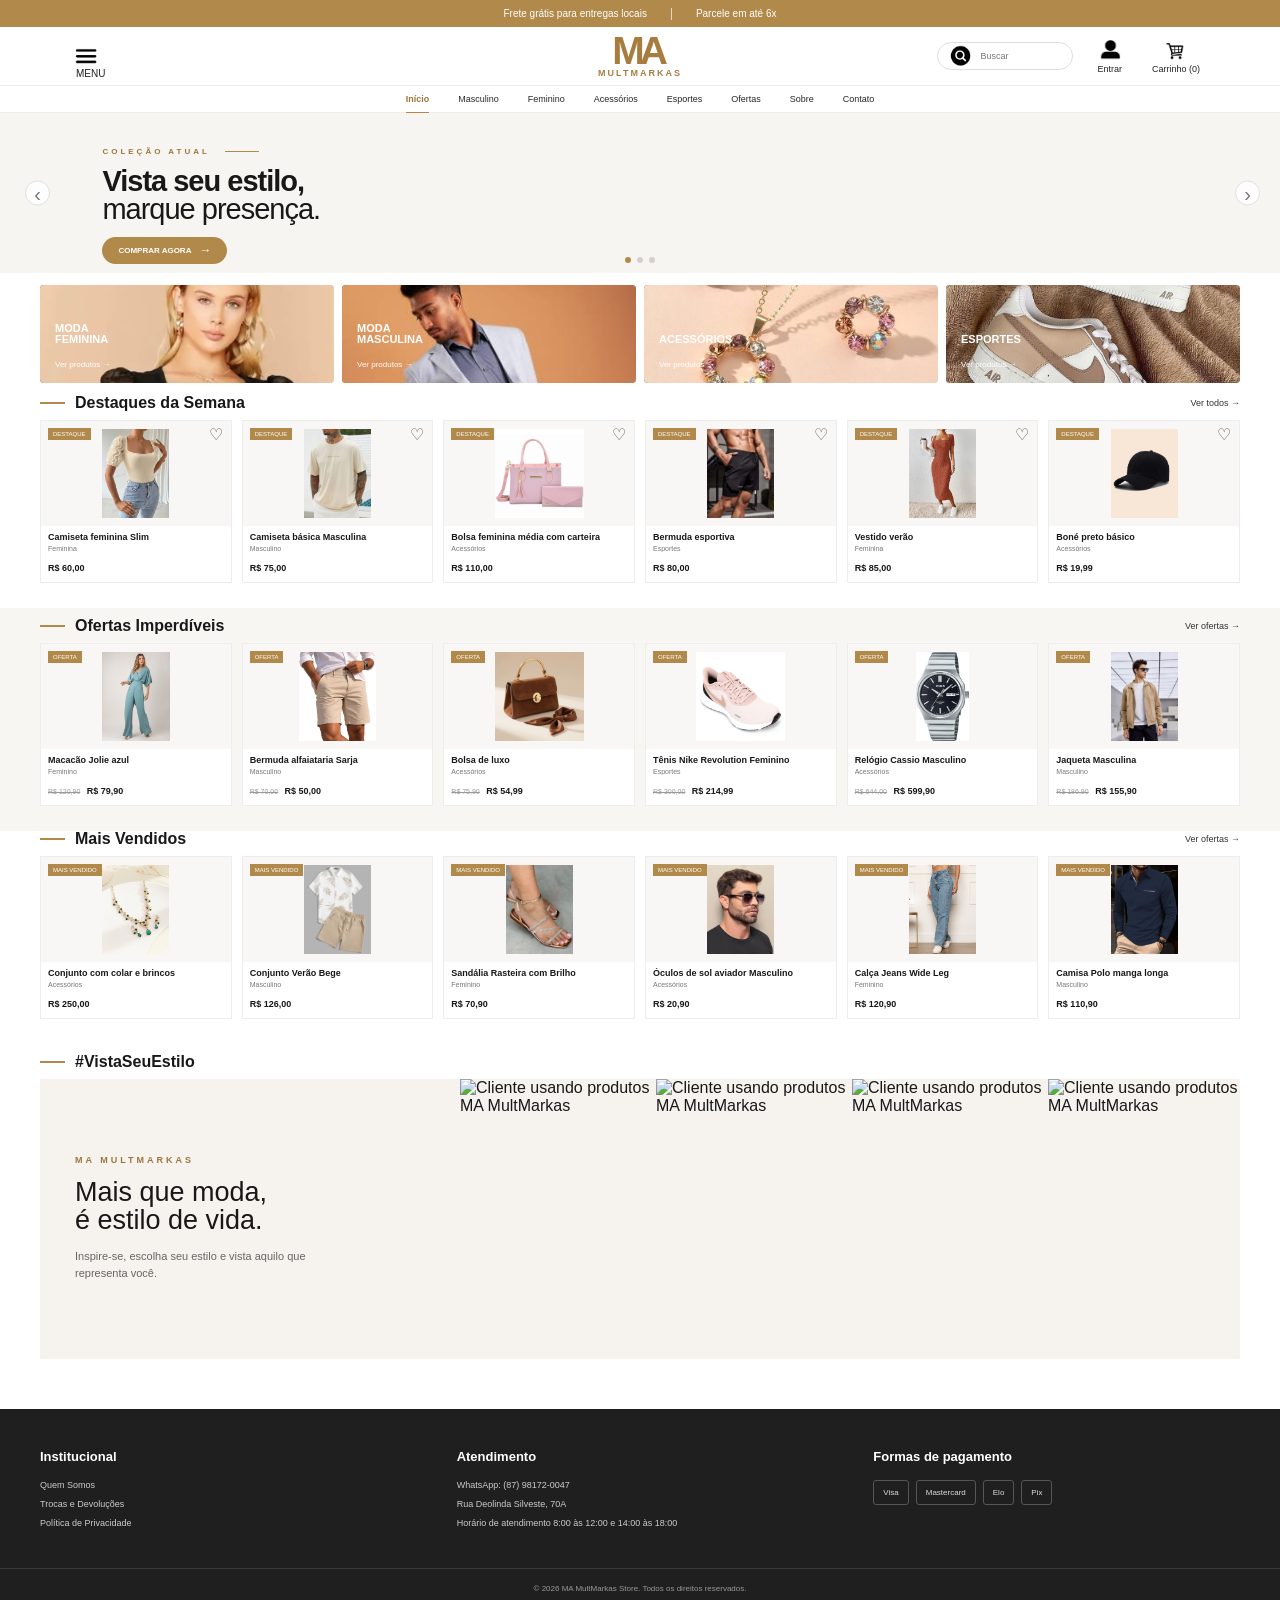
==== index.html @ 46c8dfa6 "primeira versão do projeto" ====
<!DOCTYPE html>
<html lang="pt-br">
<head>
    <meta charset="UTF-8">
    <meta name="viewport" content="width=device-width, initial-scale=1.0">
    <title>MA NultMarkas Store</title>
    <meta 
        name="description"
        content="MA MultMarkas - Moda masculina, feminina, acessórios e artigos esportivos."
        >
    <link rel="stylesheet" href="style.css">

</head>

<body>
    <!-- =====================================
          BARRA PROMOCIONAL
    ==========================================-->

    <div class="promo-bar">

        <div class="promo-conteiner">
            <p>
                Frete grátis para entregas locais
            </p>

            <span class="promo-divider"></span>
            <p>
                Parcele em até 6x
            </p>
        </div>
    </div>

    <!--========================================
          HEADER
    ============================================-->

    <Header class="header">

        <div class="header-container">
            <!-- Menu -->
             <button class="menu-button" type="button" aria-label="Abrir menu">
                <img class="menu-button" src="img/menu.png" alt="menu">

                <span class="menu-text">Menu</span>
             </button>

             <!-- Logo -->

             <a href="index.html" class="logo" aria-label="MA MultMarkas">
                <span class="logo-ma">MA</span>
                <span class="logo-name">
                    MULTMARKAS
                </span>
             </a>

             <!-- Ações do usuário-->
              <div class="header-actions">
                <!-- Busca -->
                 <button class="search-button" type="button">
                   <img class="lupa" src="img/lupa.png" alt="Busca">
                    <span>Buscar</span>
                 </button>

                 <!-- Login -->
                 <button class="account-button" type="button">
                   <img class="user-photo" src="img/usuario_login.png" alt="Usuário">
                   <span>Entrar</span>
                 </button>

                  <!-- Carrinho -->
                   <button class="cart-button" type="button">
                    <img class="carrinho" src="img/carrinho_compras.png" alt="Carrinho">
                    <span>
                        Carrinho
                        <span class="cart-button">(0)</span>
                    </span>

                   </button>
              </div>
        </div>

        <!-- ====================
               NAVEGAÇÃO
            =====================-->
        <nav class="main-navigation" aria-label="Navegação principal">
            <ul>
                <li>
                    <a href="index.html" class="active">
                        Início
                    </a>
                </li>

                <li>
                    <a href="#">
                        Masculino
                    </a>
                </li>

                <li>
                    <a href="#">
                        Feminino
                    </a>
                </li>

                <li>
                    <a href="#">
                        Acessórios
                    </a>
                </li>

                <li>
                    <a href="#">
                        Esportes
                    </a>
                </li>

                <li>
                    <a href="#">
                        Ofertas
                    </a>
                </li>

                <li>
                    <a href="#">
                        Sobre
                    </a>
                </li>

                <li>
                    <a href="#">
                        Contato
                    </a>
                </li>
            </ul>
        </nav>
    </Header>

    <!-- =========================
           CONTEÚDO PRINCIPAL
        ==========================-->
    
    <main>
        <section class="hero">
            <div class="hero-content">
                <span class="hero-subtitle">
                    COLEÇÃO ATUAL
                </span>

                <h1>
                    Vista seu estilo, <br>
                    <span>marque presença.</span>
                </h1>

                <a href="#" class="primary-button">
                    Comprar agora
                    <span>→</span>
                </a>

            </div>

            <!-- Controles futuros do carrossel -->
             <button class="hero-arrow hero-arrow-left" type="button" aria-label="Slide anterior">
                 ‹
             </button>

             <button class="hero-arrow hero-arrow-right" type="button" aria-label="Proxímo slide">
                  ›
             </button>

             <div class="hero-indicators">
                <button class="active" aria-label="Slide 1"></button>
                <button aria-label="Slide 2"></button>
                <button aria-label="Slide 3"></button>

             </div>

        </section>

        <!-- ===========================
                CATEGORIAS
            ============================-->
        
        <section class="categories section-container">
            <article class="category-card category-feminine">
                <img src="img/moda_feminina.png"
                          alt="Moda feminina">
                <div class="category-content">
                    <h2>
                        Moda <br>
                        Feminina
                    </h2>
                    <a href="#">
                        Ver produtos →
                    </a>
                   
                </div>

            </article>

            <article class="category-card category-masculine">
                <img src="img/moda_masculina.jpg"
                            alt="Moda Masculina">
                <div class="category-content">
                    <h2>
                        Moda <br>
                        Masculina
                    </h2>
                    <a href="#">
                         Ver produtos →
                    </a>
                
                </div>

            </article>

            <article class="category-card category-acessories">
                <img src="img/acessorios.jpg"
                     alt="Acessórios">
                <div class="category-content">
                    <h2>
                        Acessórios
                    </h2>
                    <a href="#">
                         Ver produtos →
                    </a>
                </div>

            </article>

            <article class="category-card category-sports">
                 <img src="img/esportes.jpg"
                     alt="Esportes">
                <div class="category-content">
                    <h2>
                        Esportes
                    </h2>
                    <a href="#">
                         Ver produtos →
                    </a>
                </div>

            </article>
        </section>

        <!-- ============================= 
               DESTAQUES DA SEMANA 
            ==============================-->

        <section class="products-section section-container">
            <div class="section-header">
                <div>
                    <span class="section-line"></span>
                    <h2>
                        Destaques da Semana
                    </h2>

                </div>

                <a href="#">
                     Ver todos →
                </a>

            </div>

            <div class="products-grid">

                <!-- PRODUTO 1 -->

                <article class="product-card">
                    <div class="product-image">
                        <span class="product-badge">
                            Destaque
                        </span>

                        <button 
                            class="favorite-button"
                            type="button"
                            aria-label="Adicionar produto aos favoritos"
                        >
                            ♡  
                        </button>

                        <img 
                            src="img/blusa_feminina.jpg"
                            alt="Camiseta feminina slim"
                        >

                    </div>

                    <div class="product-info">
                        <h3>
                            Camiseta feminina Slim 
                        </h3>
                        <p class="product-category">
                            Feminina
                        </p>

                        <strong>
                            R$ 60,00
                        </strong>

                    </div>

                </article>

                  <!-- PRODUTO 2 -->

                <article class="product-card">
                    <div class="product-image">
                        <span class="product-badge">
                            Destaque
                        </span>

                        <button 
                            class="favorite-button"
                            type="button"
                            aria-label="Adicionar produto aos favoritos"
                        >
                            ♡  
                        </button>

                        <img 
                            src="img/camisa_masculina.jpg"
                            alt="Camiseta masculina"
                        >

                    </div>

                    <div class="product-info">
                        <h3>
                           Camiseta básica Masculina
                        </h3>
                        <p class="product-category">
                            Masculino
                        </p>

                        <strong>
                            R$ 75,00
                        </strong>

                    </div>

                </article>

                  <!-- PRODUTO 3 -->

                <article class="product-card">
                    <div class="product-image">
                        <span class="product-badge">
                            Destaque
                        </span>

                        <button 
                            class="favorite-button"
                            type="button"
                            aria-label="Adicionar produto aos favoritos"
                        >
                            ♡  
                        </button>

                        <img 
                            src="img/bolsa_feminina.jfif"
                            alt="Bolsa"
                        >

                    </div>

                    <div class="product-info">
                        <h3>
                            Bolsa feminina média com carteira
                        </h3>
                        <p class="product-category">
                            Acessórios
                        </p>

                        <strong>
                            R$ 110,00
                        </strong>

                    </div>

                </article>

                  <!-- PRODUTO 4 -->

                <article class="product-card">
                    <div class="product-image">
                        <span class="product-badge">
                            Destaque
                        </span>

                        <button 
                            class="favorite-button"
                            type="button"
                            aria-label="Adicionar produto aos favoritos"
                        >
                            ♡  
                        </button>

                        <img 
                            src="img/bermuda_masculina.jpg" 
                            alt="Bermuda esportiva"
                        >

                    </div>

                    <div class="product-info">
                        <h3>
                            Bermuda esportiva
                        </h3>
                        <p class="product-category">
                            Esportes
                        </p>

                        <strong>
                            R$ 80,00
                        </strong>

                    </div>

                </article>

                  <!-- PRODUTO 5 -->

                <article class="product-card">
                    <div class="product-image">
                        <span class="product-badge">
                            Destaque
                        </span>

                        <button 
                            class="favorite-button"
                            type="button"
                            aria-label="Adicionar produto aos favoritos"
                        >
                            ♡  
                        </button>

                         <img 
                            src="img/vestido_verão.jpg" 
                            alt="Vestido verao"
                        >

                    </div>

                    <div class="product-info">
                        <h3>
                            Vestido verão
                        </h3>
                        <p class="product-category">
                            Feminina
                        </p>

                        <strong>
                            R$ 85,00
                        </strong>

                    </div>

                </article>

                  <!-- PRODUTO 6 -->

                <article class="product-card">
                    <div class="product-image">
                        <span class="product-badge">
                            Destaque
                        </span>

                        <button 
                            class="favorite-button"
                            type="button"
                            aria-label="Adicionar produto aos favoritos"
                        >
                            ♡  
                        </button>

                        <img 
                            src="img/bone_masculino.jpg" 
                            alt="Bone"
                        >

                    </div>

                    <div class="product-info">
                        <h3>
                            Boné preto básico 
                        </h3>
                        <p class="product-category">
                            Acessórios
                        </p>

                        <strong>
                            R$ 19,99
                        </strong>

                    </div>

                </article>

            </div>
        </section>

        <!-- =========================
                OFERTAS 
            ==========================-->
           <section class="offers-section">

    <div class="section-container">

        <div class="section-header">
            <div>
                <span class="section-line"></span>

                <h2>
                    Ofertas Imperdíveis
                </h2>
            </div>

            <a href="#">
                Ver ofertas →
            </a>
        </div>

        <div class="products-grid">

            <article class="product-card">

                <div class="product-image">

                    <span class="product-badge">
                        Oferta
                    </span>

                    <img src="img/macacao.jpg" alt="macacao feminino">

                </div>

                <div class="product-info">

                    <h3>
                        Macacão Jolie azul
                    </h3>

                    <p class="product-category">
                        Feminino
                    </p>

                    <strong>
                        <del>R$ 120,90</del>
                        R$ 79,90
                    </strong>

                </div>

            </article>


            <article class="product-card">

                <div class="product-image">

                    <span class="product-badge">
                        Oferta
                    </span>

                    <img src="img/bermuda_oferta.jpg" alt="Bermuda alfaitaria">

                </div>

                <div class="product-info">

                    <h3>
                        Bermuda alfaiataria Sarja
                    </h3>

                    <p class="product-category">
                        Masculino
                    </p>

                    <strong>
                        <del>R$ 70,00</del>
                        R$ 50,00
                    </strong>

                </div>

            </article>


            <article class="product-card">

                <div class="product-image">

                    <span class="product-badge">
                        Oferta
                    </span>

                    <img src="img/bolsa_oferta.jfif" alt="Bolsa oferta">

                </div>

                <div class="product-info">

                    <h3>
                        Bolsa de luxo 
                    </h3>

                    <p class="product-category">
                        Acessórios
                    </p>

                    <strong>
                        <del>R$ 75,90</del>
                        R$ 54,99
                    </strong>

                </div>

            </article>


            <article class="product-card">

                <div class="product-image">

                    <span class="product-badge">
                        Oferta
                    </span>

                    <img 
                    src="img/tenis_feminino.jpg" 
                    alt="tenis feminino">

                </div>

                <div class="product-info">

                    <h3>
                        Tênis Nike Revolution Feminino
                    </h3>

                    <p class="product-category">
                        Esportes
                    </p>

                    <strong>
                        <del>R$ 300,00</del>
                        R$ 214,99
                    </strong>

                </div>

            </article>


            <article class="product-card">

                <div class="product-image">

                    <span class="product-badge">
                        Oferta
                    </span>

                    <img src="img/relogio_cassio.jpg" alt="Relogio masculino">

                </div>

                <div class="product-info">

                    <h3>
                        Relógio Cassio Masculino 
                    </h3>

                    <p class="product-category">
                        Acessórios
                    </p>

                    <strong>
                        <del>R$ 644,00</del>
                        R$ 599,90
                    </strong>

                </div>

            </article>


            <article class="product-card">

                <div class="product-image">

                    <span class="product-badge">
                        Oferta
                    </span>

                    <img src="img/jaqueta_masculina.jpg" alt="Jaqueta Masculina">

                </div>

                <div class="product-info">

                    <h3>
                        Jaqueta Masculina
                    </h3>

                    <p class="product-category">
                        Masculino
                    </p>

                    <strong>
                        <del>R$ 186,90</del>
                        R$ 155,90
                    </strong>

                </div>

            </article>

        </div>

    </div>

</section>
         
               

            <!-- ========================
                  MAIS VENDIDOS 
                =========================-->
            <section class="products-section section-container">

    <div class="section-header">
        <div>
            <span class="section-line"></span>

            <h2>
                Mais Vendidos
            </h2>
        </div>

        <a href="#">
            Ver ofertas →
        </a>
    </div>

    <div class="products-grid">

        <article class="product-card">

            <div class="product-image">

                <span class="product-badge">
                    Mais vendido
                </span>

                <img src="img/colar.jpg" alt="Colar e brincos">

            </div>

            <div class="product-info">

                <h3>
                    Conjunto com colar e brincos
                </h3>

                <p class="product-category">
                    Acessórios
                </p>

                <strong>
                    R$ 250,00
                </strong>

            </div>

        </article>


        <article class="product-card">

            <div class="product-image">

                <span class="product-badge">
                    Mais vendido
                </span>

                <img src="img/conjunto_masculino.png" alt="Conjunto masculino">

            </div>

            <div class="product-info">

                <h3>
                   Conjunto Verão Bege
                </h3>

                <p class="product-category">
                    Masculino
                </p>

                <strong>
                    R$ 126,00
                </strong>

            </div>

        </article>


        <article class="product-card">

            <div class="product-image">

                <span class="product-badge">
                    Mais vendido
                </span>

                <img src="img/rasteirinha_brilho.png" alt="Rasteirinha">

            </div>

            <div class="product-info">

                <h3>
                    Sandália Rasteira com Brilho
                </h3>

                <p class="product-category">
                    Feminino
                </p>

                <strong>
                    R$ 70,90
                </strong>

            </div>

        </article>


        <article class="product-card">

            <div class="product-image">

                <span class="product-badge">
                    Mais vendido
                </span>

                <img src="img/oculos_sol.jpg" alt="oculos de sol masculino">

            </div>

            <div class="product-info">

                <h3>
                    Óculos de sol aviador Masculino
                </h3>

                <p class="product-category">
                    Acessórios
                </p>

                <strong>
                    R$ 20,90
                </strong>

            </div>

        </article>


        <article class="product-card">

            <div class="product-image">

                <span class="product-badge">
                    Mais vendido
                </span>

                <img src="img/calca_feminina.jpg" alt="Calça Feminina">

            </div>

            <div class="product-info">

                <h3>
                    Calça Jeans Wide Leg
                </h3>

                <p class="product-category">
                    Feminino
                </p>

                <strong>
                    R$ 120,90
                </strong>

            </div>

        </article>


        <article class="product-card">

            <div class="product-image">

                <span class="product-badge">
                    Mais vendido
                </span>

                <img src="img/camisa_polo.jpg" alt="camisa polo">

            </div>

            <div class="product-info">

                <h3>
                    Camisa Polo manga longa
                </h3>

                <p class="product-category">
                   Masculino
                </p>

                <strong>
                    R$ 110,90
                </strong>

            </div>

        </article>

    </div>

</section>
           

             <!-- =================================================
             ESTILO MA / VISTA SEU ESTILO
        ================================================== -->

        <section class="style-section section-container">

            <div class="section-header">

                <div>

                    <span class="section-line"></span>

                    <h2>
                        #VistaSeuEstilo
                    </h2>

                </div>

            </div>


            <div class="style-content">

                <div class="style-text">

                    <span>
                        MA MULTMARKAS
                    </span>

                    <h2>
                        Mais que moda,<br>
                        é estilo de vida.
                    </h2>

                    <p>
                        Inspire-se, escolha seu estilo
                        e vista aquilo que representa você.
                    </p>

                </div>


                <div class="style-gallery">

                    <img 
                        src="img/estilo/estilo-01.jpg"
                        alt="Cliente usando produtos MA MultMarkas"
                    >

                    <img 
                        src="img/estilo/estilo-02.jpg"
                        alt="Cliente usando produtos MA MultMarkas"
                    >

                    <img 
                        src="img/estilo/estilo-03.jpg"
                        alt="Cliente usando produtos MA MultMarkas"
                    >

                    <img 
                        src="img/estilo/estilo-04.jpg"
                        alt="Cliente usando produtos MA MultMarkas"
                    >

                </div>

            </div>

        </section>
    </main>

     <!-- =====================================================
         FOOTER
    ====================================================== -->

    <footer class="footer">

        <div class="footer-container">


            <!-- Institucional -->

            <div class="footer-column">

                <h2>
                    Institucional
                </h2>

                <ul>

                    <li>
                        <a href="#">
                            Quem Somos
                        </a>
                    </li>

                    <li>
                        <a href="#">
                            Trocas e Devoluções
                        </a>
                    </li>

                    <li>
                        <a href="#">
                            Política de Privacidade
                        </a>
                    </li>

                </ul>

            </div>


            <!-- Atendimento -->

            <div class="footer-column">

                <h2>
                    Atendimento
                </h2>

                <ul>

                    <li>
                        WhatsApp: (87) 98172-0047
                    </li>

                    <li>
                        Rua Deolinda Silveste, 70A
                    </li>

                    <li>
                        Horário de atendimento 8:00 às 12:00 e 14:00 às 18:00
                    </li>

                </ul>

            </div>


            <!-- Pagamentos -->

            <div class="footer-column">

                <h2>
                    Formas de pagamento
                </h2>

                <div class="payment-methods">

                    <span>
                        Visa
                    </span>

                    <span>
                        Mastercard
                    </span>

                    <span>
                        Elo
                    </span>

                    <span>
                        Pix
                    </span>

                </div>

            </div>

        </div>


        <div class="footer-bottom">

            <p>
                © 2026 MA MultMarkas Store. Todos os direitos reservados.
            </p>

        </div>

    </footer>


    <!-- JavaScript será integrado posteriormente -->
    <script src="js/script.js"></script>

</body>
</html>
---- style.css ----
* {
    box-sizing: border-box;
}

html {
    scroll-behavior: smooth;
}

body {
    margin: 0;
    padding: 0;
    font-family: Arial, Helvetica, sans-serif;
    color: #181818;
    background: #ffffff;
}

button,
input {
    font: inherit;
}

a {
    color: inherit;
    text-decoration: none;
}

ul {
    margin: 0;
    padding: 0;
    list-style: none;
}

.promo-bar {
    height: 27px;
    background: #b18a4b;
    color: #ffffff;
    display: flex;
    align-items: center;
    justify-content: center;
}

.promo-conteiner {
    display: flex;
    align-items: center;
    justify-content: center;
    gap: 24px;
    height: 100%;
}

.promo-conteiner p {
    margin: 0;
    font-size: 10px;
    font-weight: 400;
}

.promo-divider {
    width: 1px;
    height: 12px;
    background: rgba(255, 255, 255, 0.65);
}

.header {
    display: block;
    width: 100%;
    background: #ffffff;
}

.header-container {
    height: 58px;
    max-width: 1200px;
    margin: 0 auto;
    padding: 0 34px;
    display: grid;
    grid-template-columns: 1fr auto 1fr;
    align-items: center;
}

.menu-button {
    justify-self: start;
    display: flex;
    align-items: center;
    gap: 8px;
    padding: 0;
    border: 0;
    background: transparent;
    color: #222222;
    cursor: pointer;
    text-transform: uppercase;
    font-size: 10px;
}

.menu-button > span:not(.menu-text) {
    display: block;
    width: 15px;
    height: 1px;
    margin-bottom: -4px;
    background: #333333;
}

.menu-button > span:nth-child(3) {
    margin-bottom: 0;
}

.menu-text {
    margin-left: 2px;
}

.logo {
    display: flex;
    flex-direction: column;
    align-items: center;
    justify-content: center;
    line-height: 1;
}

.logo-ma {
    color: #a77d3f;
    font-size: 39px;
    line-height: 31px;
    font-weight: 700;
    letter-spacing: -5px;
    padding-right: 5px;
}

.logo-name {
    color: #a77d3f;
    font-size: 9px;
    font-weight: 700;
    letter-spacing: 2px;
    margin-top: 3px;
}

.header-actions {
    justify-self: end;
    display: flex;
    align-items: center;
    gap: 18px;
}

.search-button,
.account-button,
.cart-button {
    border: 0;
    background: transparent;
    color: #242424;
    cursor: pointer;
}

.search-button {
    width: 136px;
    height: 28px;
    border: 1px solid #dddddd;
    border-radius: 20px;
    display: flex;
    align-items: center;
    gap: 7px;
    padding: 0 11px;
    color: #777777;
    font-size: 9px;
    text-align: left;
}

.search-button .icon {
    font-size: 16px;
    line-height: 1;
    transform: rotate(-15deg);
}

.account-button,
.cart-button {
    display: flex;
    flex-direction: column;
    align-items: center;
    justify-content: center;
    gap: 2px;
    font-size: 9px;
    white-space: nowrap;
}

.account-button .icon,
.cart-button .icon {
    font-size: 18px;
    line-height: 17px;
}

.cart-button {
    gap: 2px;
}

.cart-button .cart-button {
    display: inline;
    padding: 0;
    font-size: inherit;
}

.main-navigation {
    height: 28px;
    border-top: 1px solid #eeeeee;
    border-bottom: 1px solid #eeeeee;
}

.main-navigation ul {
    height: 100%;
    display: flex;
    align-items: center;
    justify-content: center;
    gap: 29px;
}

.main-navigation a {
    height: 28px;
    display: flex;
    align-items: center;
    position: relative;
    font-size: 9px;
    color: #272727;
}

.main-navigation a.active {
    color: #9e7438;
    font-weight: 600;
}

.main-navigation a.active::after {
    content: "";
    position: absolute;
    left: 0;
    right: 0;
    bottom: -1px;
    height: 2px;
    background: #b18a4b;
}

.hero {
    height: 160px;
    max-width: 100%;
    position: relative;
    overflow: hidden;
    background:
        linear-gradient(90deg, #f7f5f1 0%, #f7f5f1 43%, rgba(247,245,241,0.35) 72%, rgba(247,245,241,0) 100%),
        #f7f5f1;
}

.hero::after {
    content: "";
    position: absolute;
    top: 0;
    right: 0;
    width: 55%;
    height: 100%;
    background-image: url("img/banner.jpg");
    background-position: center;
    background-size: cover;
    background-repeat: no-repeat;
    z-index: 0;
}

.hero-content {
    position: relative;
    z-index: 2;
    width: 52%;
    max-width: 600px;
    margin-left: max(8%, calc((100% - 1200px) / 2));
    padding-top: 27px;
}

.hero-subtitle {
    color: #9e763c;
    font-size: 8px;
    font-weight: 700;
    letter-spacing: 3px;
}

.hero-subtitle::after {
    content: "";
    display: inline-block;
    width: 34px;
    height: 1px;
    margin-left: 10px;
    vertical-align: middle;
    background: #b18a4b;
}

.hero h1 {
    margin: 9px 0 13px;
    font-size: 29px;
    line-height: 0.98;
    font-weight: 600;
    letter-spacing: -1px;
}

.hero h1 span {
    font-weight: 400;
}

.primary-button {
    display: inline-flex;
    align-items: center;
    gap: 8px;
    height: 27px;
    padding: 0 16px;
    border-radius: 18px;
    background: #b18a4b;
    color: #ffffff;
    font-size: 8px;
    font-weight: 600;
    text-transform: uppercase;
}

.primary-button span {
    font-size: 12px;
}

.hero-arrow {
    position: absolute;
    z-index: 3;
    top: 50%;
    width: 25px;
    height: 25px;
    transform: translateY(-50%);
    border: 1px solid #e2e0dc;
    border-radius: 50%;
    background: rgba(255, 255, 255, 0.82);
    color: #777777;
    font-size: 20px;
    line-height: 20px;
    cursor: pointer;
}

.hero-arrow-left {
    left: 25px;
}

.hero-arrow-right {
    right: 20px;
}

.hero-indicators {
    position: absolute;
    z-index: 3;
    left: 50%;
    bottom: 10px;
    transform: translateX(-50%);
    display: flex;
    gap: 6px;
}

.hero-indicators button {
    width: 6px;
    height: 6px;
    padding: 0;
    border: 0;
    border-radius: 50%;
    background: #d4d0ca;
}

.hero-indicators button.active {
    background: #b18a4b;
}

.section-container {
    width: min(100% - 68px, 1200px);
    margin: 0 auto;
}

.categories {
    display: grid;
    grid-template-columns: repeat(4, 1fr);
    gap: 8px;
    padding-top: 12px;
    padding-bottom: 12px;
}

.category-card {
    height: 98px;
    position: relative;
    overflow: hidden;
    border-radius: 4px;
    background-position: center;
    background-size: cover;
    background-repeat: no-repeat;
}

.category-card::before {
    content: "";
    position: absolute;
    inset: 0;
    background: linear-gradient(90deg, rgba(0,0,0,0.62), rgba(0,0,0,0.08));
}

.category-feminine {
    background-image: url("img/feminino.jpg");
}

.category-masculine {
    background-image: url("img/masculino.jpg");
}

.category-acessories {
    background-image: url("img/acessorios.jpg");
}

.category-sports {
    background-image: url("img/esportes.jpg");
}

.category-content {
    position: absolute;
    z-index: 2;
    left: 15px;
    bottom: 12px;
    color: #ffffff;
}

.category-content h2 {
    margin: 0 0 7px;
    font-size: 11px;
    line-height: 1.05;
    font-weight: 700;
    text-transform: uppercase;
}

.category-content a {
    font-size: 8px;
}

.products-section {
    padding-bottom: 25px;
}

.section-header {
    display: flex;
    align-items: center;
    justify-content: space-between;
    margin-bottom: 9px;
}

.section-header > div {
    display: flex;
    align-items: center;
    gap: 10px;
}

.section-line {
    width: 25px;
    height: 2px;
    display: inline-block;
    background: #b18a4b;
}

.section-header h2 {
    margin: 0;
    font-size: 16px;
    line-height: 1;
    font-weight: 700;
}

.section-header > a {
    font-size: 9px;
    color: #333333;
}

.products-grid {
    display: grid;
    grid-template-columns: repeat(6, 1fr);
    gap: 10px;
}

.product-card {
    min-width: 0;
    border: 1px solid #ededed;
    background: #ffffff;
}

.product-image {
    height: 104px;
    position: relative;
    display: flex;
    align-items: center;
    justify-content: center;
    overflow: hidden;
    background: #faf9f7;
}

.product-image img {
    width: 100%;
    height: 100%;
    object-fit: contain;
    display: block;
}

.product-badge {
    position: absolute;
    top: 7px;
    left: 7px;
    z-index: 2;
    padding: 3px 5px;
    background: #b18a4b;
    color: #ffffff;
    font-size: 6px;
    line-height: 1;
    text-transform: uppercase;
}

.favorite-button {
    position: absolute;
    top: 5px;
    right: 6px;
    z-index: 3;
    width: 18px;
    height: 18px;
    padding: 0;
    border: 0;
    background: transparent;
    color: #555555;
    font-size: 16px;
    line-height: 18px;
    cursor: pointer;
}

.product-info {
    min-height: 47px;
    padding: 6px 7px 7px;
}

.product-info h3 {
    margin: 0 0 3px;
    font-size: 9px;
    font-weight: 600;
    white-space: nowrap;
    overflow: hidden;
    text-overflow: ellipsis;
}

.product-category {
    margin: 0 0 5px;
    color: #777777;
    font-size: 7px;
    white-space: nowrap;
    overflow: hidden;
    text-overflow: ellipsis;
}

.product-info strong {
    font-size: 9px;
    font-weight: 700;
}

.offers-section {
    padding: 10px 0 35px;
    background: #f8f6f2;
}

.offers-content {
    min-height: 80px;
}

.style-section {
    padding-top: 10px;
    padding-bottom: 50px;
}

.style-content {
    display: grid;
    grid-template-columns: 35% 65%;
    min-height: 280px;
    overflow: hidden;
    background: #f6f3ee;
}

.style-text {
    display: flex;
    flex-direction: column;
    justify-content: center;
    padding: 35px;
}

.style-text > span {
    color: #9d763b;
    font-size: 9px;
    font-weight: 700;
    letter-spacing: 3px;
}

.style-text h2 {
    margin: 13px 0;
    font-size: 27px;
    line-height: 1.05;
    font-weight: 500;
}

.style-text p {
    max-width: 260px;
    margin: 0;
    color: #666666;
    font-size: 11px;
    line-height: 1.6;
}

.style-gallery {
    display: grid;
    grid-template-columns: repeat(4, 1fr);
    gap: 4px;
}

.style-gallery img {
    width: 100%;
    height: 100%;
    min-height: 280px;
    object-fit: cover;
}

.footer {
    background: #1f1f1f;
    color: #ffffff;
}

.footer-container {
    width: min(100% - 68px, 1200px);
    margin: 0 auto;
    padding: 40px 0;
    display: grid;
    grid-template-columns: repeat(3, 1fr);
    gap: 50px;
}

.footer-column h2 {
    margin: 0 0 16px;
    font-size: 13px;
    font-weight: 600;
}

.footer-column ul {
    display: flex;
    flex-direction: column;
    gap: 9px;
}

.footer-column li,
.footer-column a {
    color: #cccccc;
    font-size: 9px;
}

.payment-methods {
    display: flex;
    flex-wrap: wrap;
    gap: 7px;
}

.payment-methods span {
    padding: 7px 9px;
    border: 1px solid #555555;
    border-radius: 3px;
    color: #dddddd;
    font-size: 8px;
}

.footer-bottom {
    border-top: 1px solid #3a3a3a;
    text-align: center;
    padding: 15px 20px;
}

.footer-bottom p {
    margin: 0;
    color: #999999;
    font-size: 8px;
}

@media (max-width: 900px) {
    .header-container {
        padding: 0 20px;
    }

    .header-actions {
        gap: 10px;
    }

    .search-button {
        width: 110px;
    }

    .main-navigation ul {
        gap: 18px;
    }

    .section-container {
        width: calc(100% - 40px);
    }

    .products-grid {
        grid-template-columns: repeat(3, 1fr);
    }

    .category-card {
        height: 90px;
    }

    .style-content {
        grid-template-columns: 1fr;
    }

    .style-gallery {
        height: 220px;
    }

    .style-gallery img {
        min-height: 220px;
    }
}

@media (max-width: 650px) {
    .promo-conteiner {
        gap: 12px;
    }

    .promo-conteiner p {
        font-size: 8px;
    }

    .header-container {
        height: 65px;
        grid-template-columns: auto 1fr auto;
        padding: 0 15px;
    }

    .logo {
        justify-self: center;
    }

    .logo-ma {
        font-size: 31px;
    }

    .header-actions {
        gap: 8px;
    }

    .search-button {
        width: 28px;
        padding: 0;
        justify-content: center;
        border: 0;
    }

    .search-button span:last-child,
    .account-button span:last-child,
    .cart-button span:last-child {
        display: none;
    }

    .main-navigation {
        overflow-x: auto;
    }

    .main-navigation ul {
        width: max-content;
        padding: 0 15px;
        gap: 22px;
        justify-content: flex-start;
    }

    .hero {
        height: 230px;
    }

    .hero::after {
        width: 100%;
        opacity: 0.28;
    }

    .hero-content {
        width: 100%;
        margin-left: 0;
        padding: 45px 25px 0;
    }

    .hero h1 {
        font-size: 28px;
    }

    .hero-arrow-left {
        left: 10px;
    }

    .hero-arrow-right {
        right: 10px;
    }

    .section-container {
        width: calc(100% - 30px);
    }

    .categories {
        grid-template-columns: repeat(2, 1fr);
        gap: 8px;
    }

    .products-grid {
        grid-template-columns: repeat(2, 1fr);
    }

    .footer-container {
        width: calc(100% - 30px);
        grid-template-columns: 1fr;
        gap: 25px;
    }
}

@media (max-width: 400px) {
    .categories {
        grid-template-columns: 1fr;
    }

    .category-card {
        height: 100px;
    }

    .products-grid {
        grid-template-columns: 1fr 1fr;
        gap: 7px;
    }

    .product-image {
        height: 115px;
    }
}
.account-button {
    display: flex;
    flex-direction: column;
    align-items: center;
    justify-content: center;
    gap: 3px;
    border: none;
    background: transparent;
    color: #222;
    cursor: pointer;
    font-size: 9px;
}

.user-photo {
    width: 22px;
    height: 22px;
    object-fit: contain;
    display: block;
}

.carrinho {
    width: 24px;
    height: 24px;
    object-fit: contain;
    display: block;
}

.menu-button {
    width: 24px;
    height: 24px;
    object-fit: contain;
    display: block;
}

.lupa {
    width: 24px;
    height: 24px;
    object-fit: contain;
    display: block;
}

.categories {
    display: grid;
    grid-template-columns: repeat(4, 1fr);
    gap: 8px;
    padding-top: 12px;
    padding-bottom: 12px;
}

.category-card {
    height: 98px;
    position: relative;
    overflow: hidden;
    border-radius: 4px;
    background: #ddd;
}

.category-card > img {
    position: absolute;
    inset: 0;
    width: 100%;
    height: 100%;
    object-fit: cover;
    object-position: center;
    display: block;
}

.category-overlay {
    position: absolute;
    inset: 0;
    background: linear-gradient(
        to right,
        rgba(0, 0, 0, 0.62),
        rgba(0, 0, 0, 0.15)
    );
    z-index: 1;
}

.category-content {
    position: absolute;
    left: 15px;
    bottom: 12px;
    z-index: 2;
    color: white;
}

.category-content h2 {
    margin: 0 0 7px;
    font-size: 11px;
    line-height: 1.05;
    font-weight: 700;
    text-transform: uppercase;
}

.category-content a {
    font-size: 8px;
    color: white;
}

.product-image {
    width: 100%;
    height: 105px;
    position: relative;
    display: flex;
    align-items: center;
    justify-content: center;
    overflow: hidden;
    background: #f8f7f5;
    padding: 8px;
}

.product-image img {
    width: 100%;
    height: 100%;
    object-fit: contain;
    object-position: center;
    display: block;
}

/* =========================
   OFERTAS IMPERDÍVEIS
========================= */

.offers-section {
    padding: 10px 0 25px;
    background: #f8f6f2;
}

.offers-section .products-grid {
    display: grid;
    grid-template-columns: repeat(6, 1fr);
    gap: 10px;
}

.offers-section del {
    color: #999;
    font-size: 7px;
    margin-right: 4px;
    font-weight: normal;
}
.products-section {
    padding-bottom: 25px;
}

.products-section .products-grid {
    display: grid;
    grid-template-columns: repeat(6, 1fr);
    gap: 10px;
}
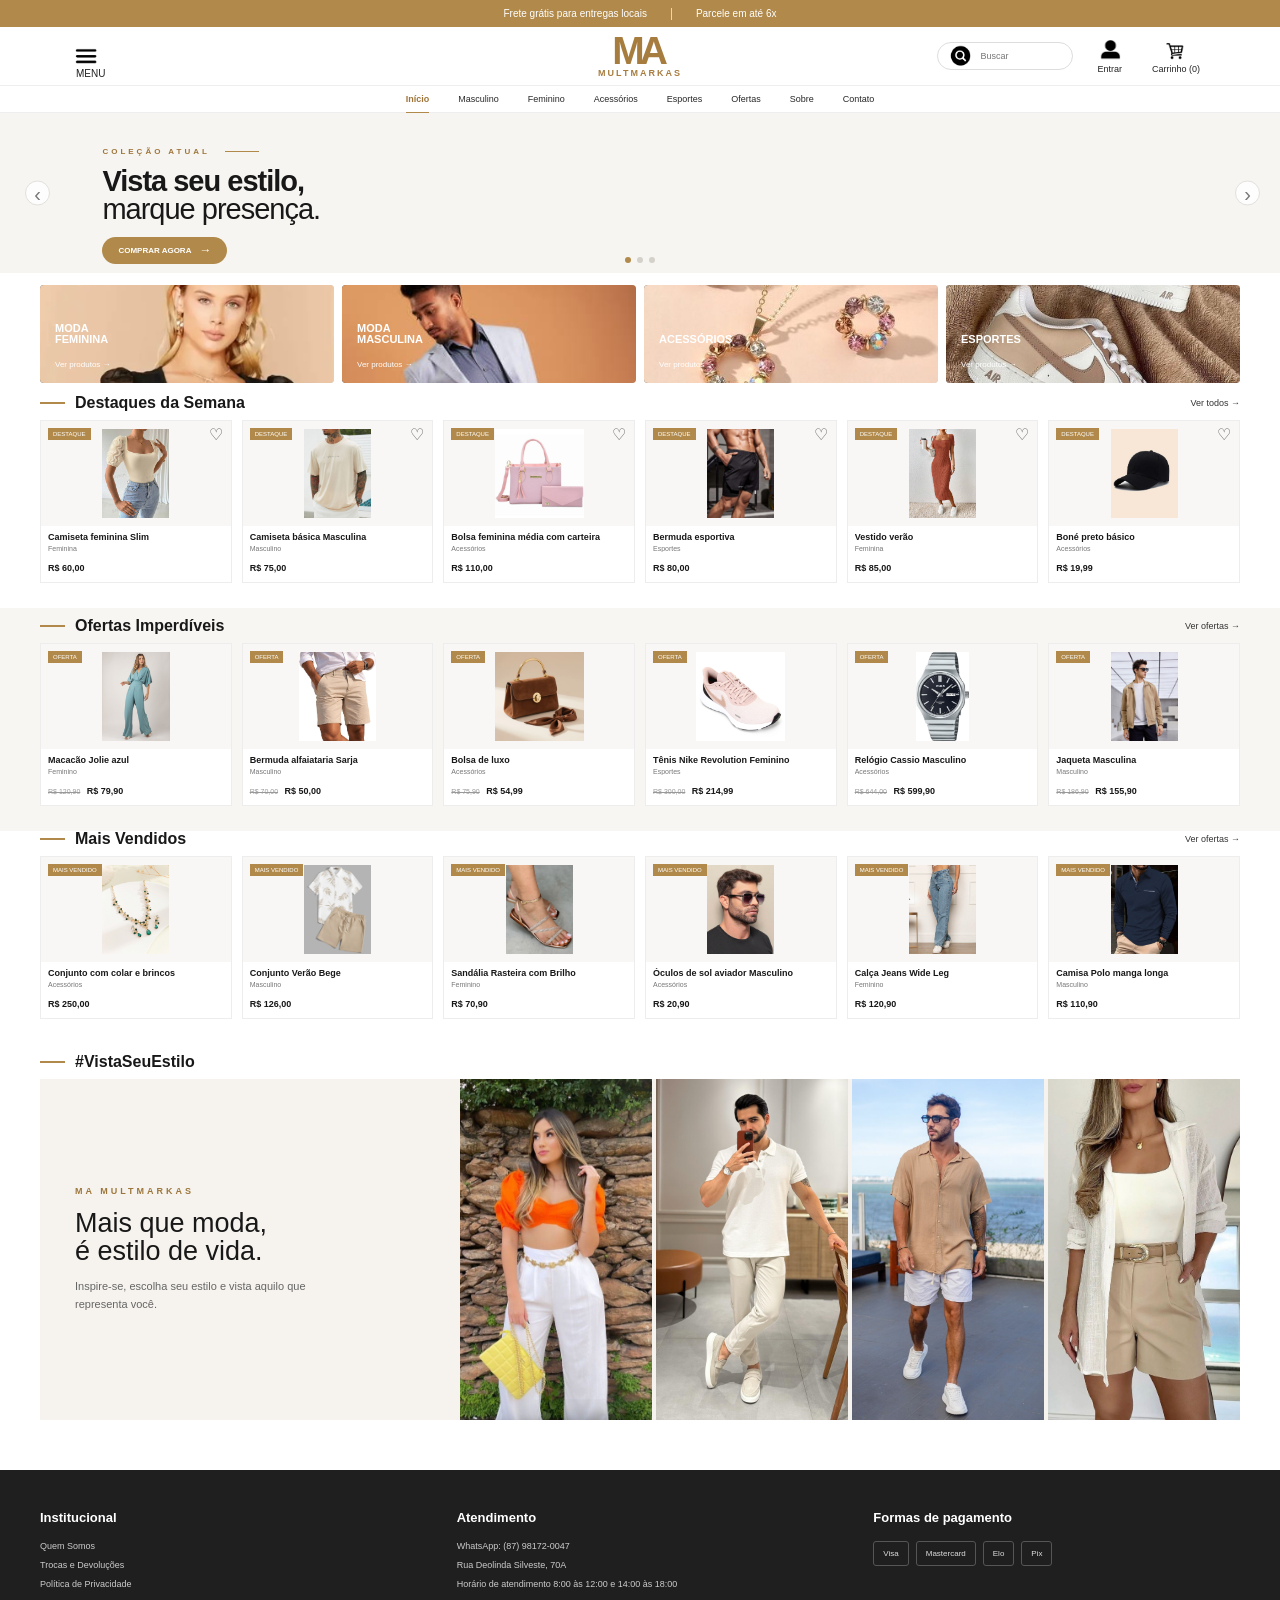
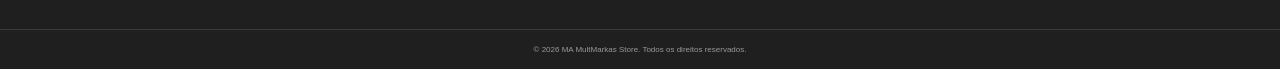
==== commit 563e29ab: "Atualização da página inicial" ====
--- a/index.html
+++ b/index.html
@@ -982,23 +982,23 @@
                 <div class="style-gallery">
 
                     <img 
-                        src="img/estilo/estilo-01.jpg"
-                        alt="Cliente usando produtos MA MultMarkas"
+                        src="img/look_um.jpg"
+                        alt="Look recomendado por MA MultMarkas"
                     >
 
                     <img 
-                        src="img/estilo/estilo-02.jpg"
-                        alt="Cliente usando produtos MA MultMarkas"
+                        src="img/look_dois.jpg"
+                        alt="Look recomendado MA MultMarkas"
                     >
 
                     <img 
-                        src="img/estilo/estilo-03.jpg"
-                        alt="Cliente usando produtos MA MultMarkas"
+                        src="img/look_tres.jpg"
+                        alt="Inspiração de look MA MultMarkas"
                     >
 
                     <img 
-                        src="img/estilo/estilo-04.jpg"
-                        alt="Cliente usando produtos MA MultMarkas"
+                        src="img/look_quatro.jpg"
+                        alt="Inspiração de look "
                     >
 
                 </div>
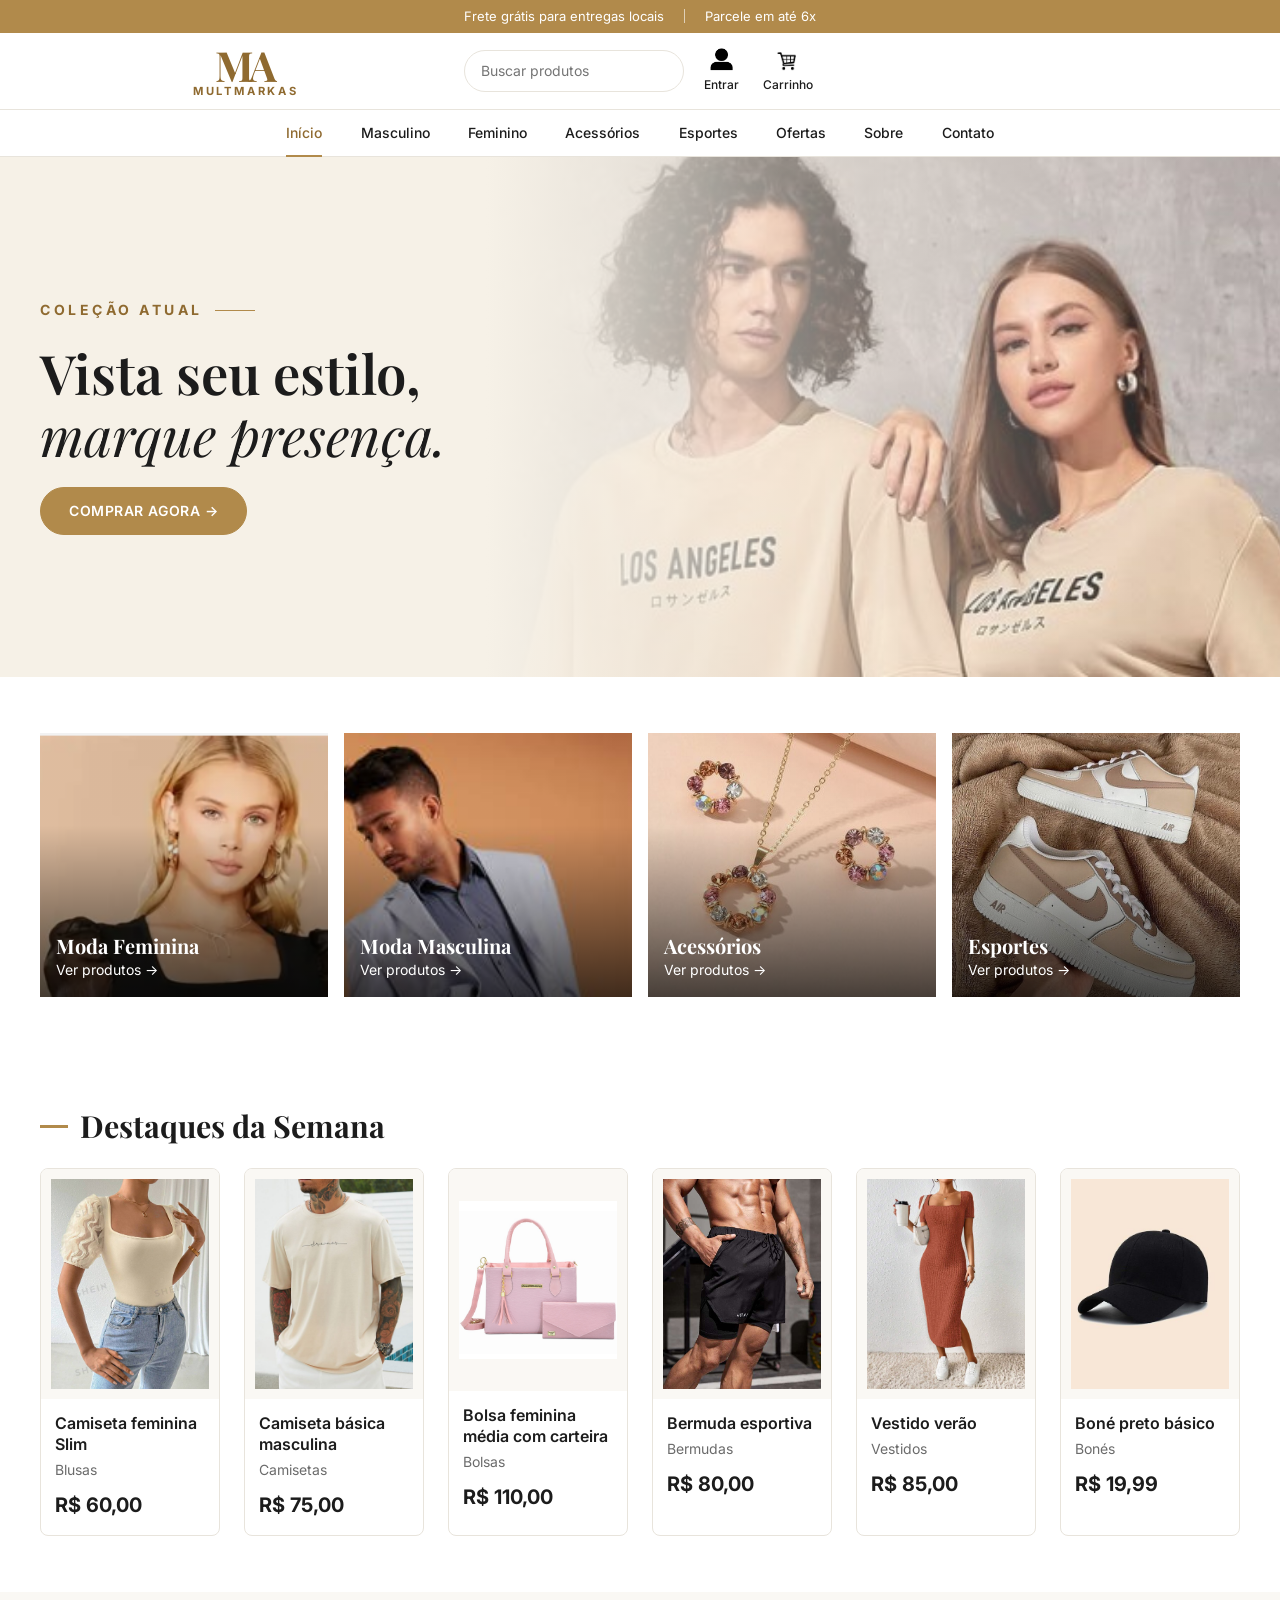
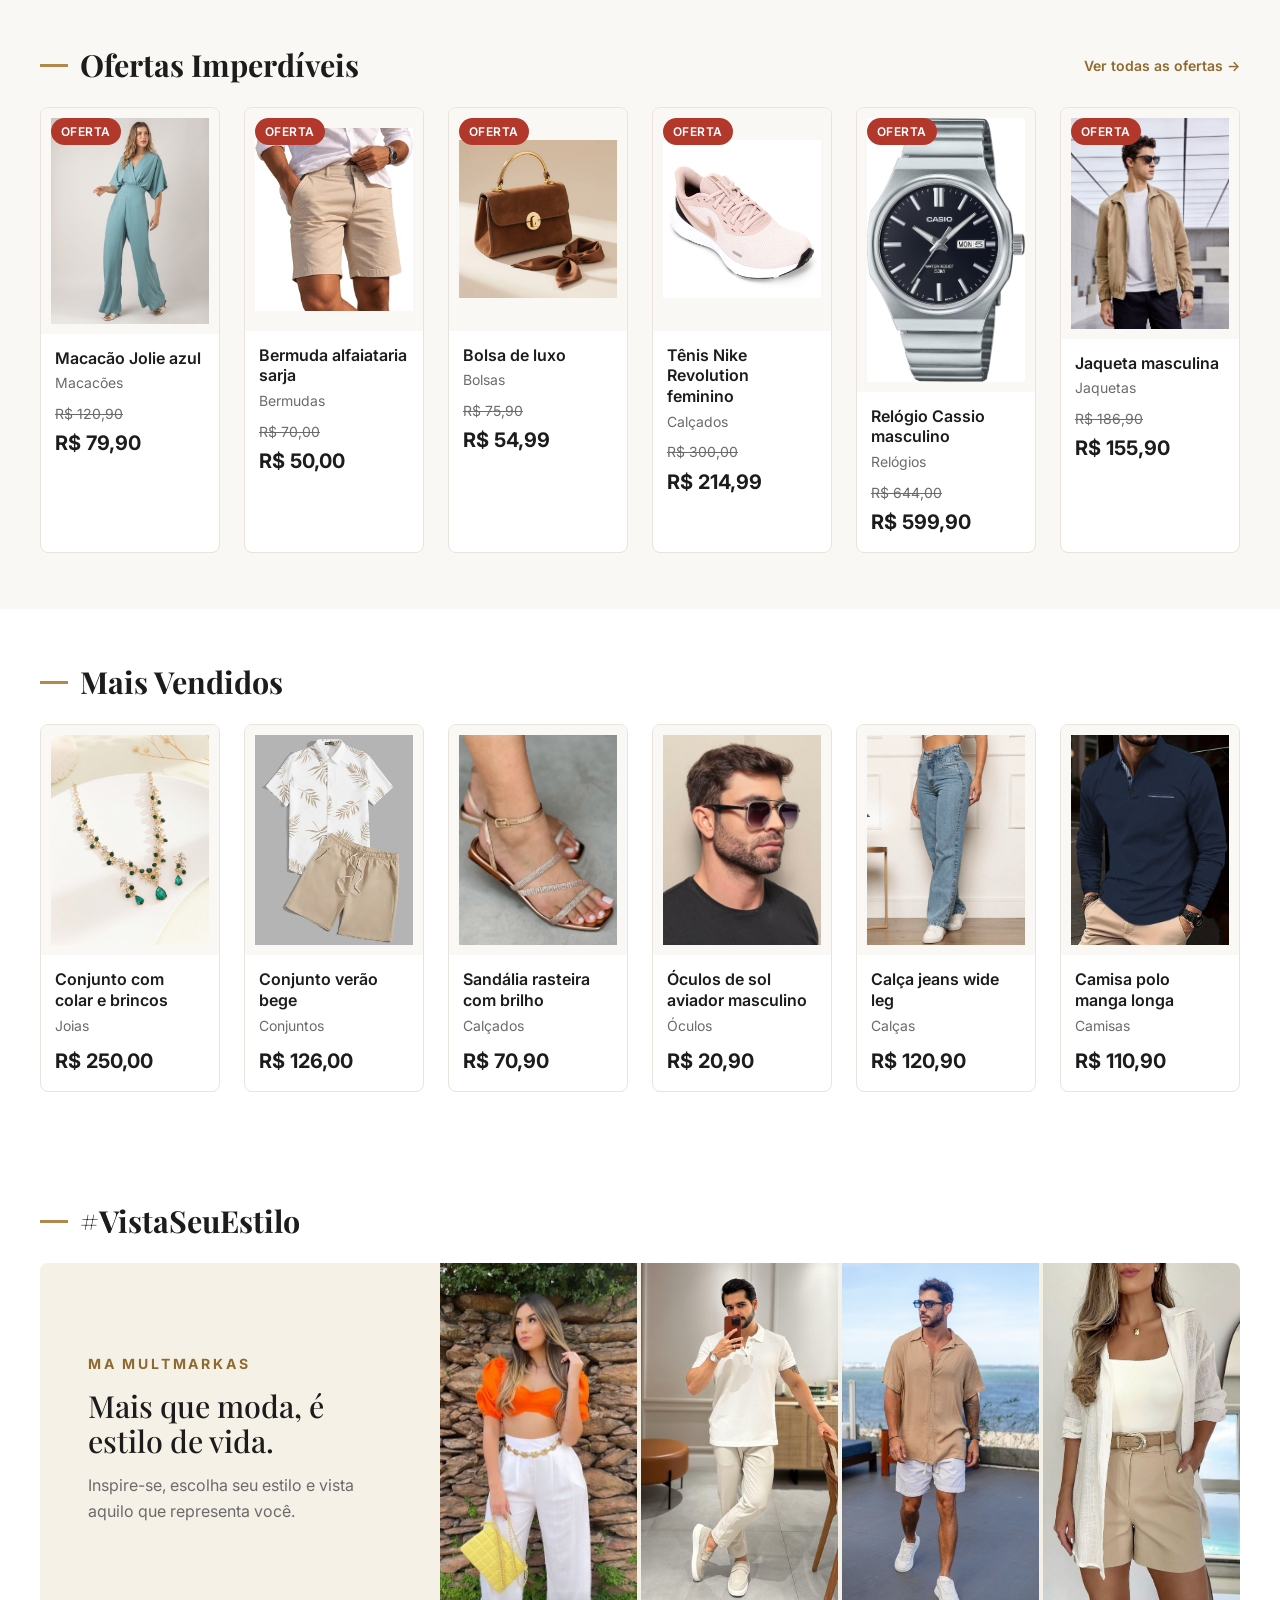
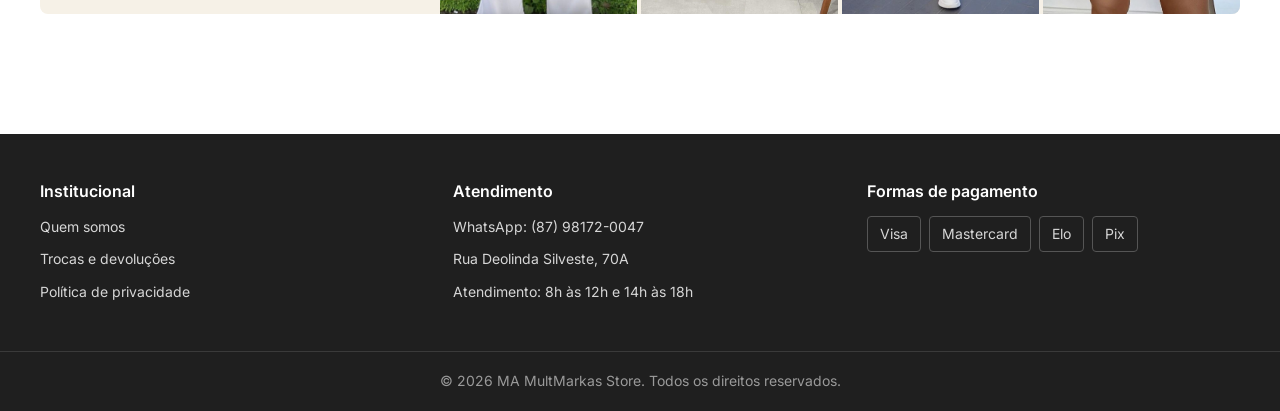
==== commit a18d3d4b: "feat: reorganizando estruturas e adicionando novos caminhos de páginas" ====
--- a/index.html
+++ b/index.html
@@ -3,1126 +3,372 @@
 <head>
     <meta charset="UTF-8">
     <meta name="viewport" content="width=device-width, initial-scale=1.0">
-    <title>MA NultMarkas Store</title>
-    <meta 
-        name="description"
-        content="MA MultMarkas - Moda masculina, feminina, acessórios e artigos esportivos."
-        >
-    <link rel="stylesheet" href="style.css">
-
+    <title>MA MultMarkas Store</title>
+    <meta name="description" content="MA MultMarkas - Moda masculina, feminina, acessórios e artigos esportivos.">
+    <link rel="preconnect" href="https://fonts.googleapis.com">
+    <link rel="preconnect" href="https://fonts.gstatic.com" crossorigin>
+    <link rel="stylesheet" href="https://fonts.googleapis.com/css2?family=Inter:wght@400;500;600;700&family=Playfair+Display:ital,wght@0,500;0,600;0,700;1,400&display=swap">
+    <link rel="stylesheet" href="css/base.css">
+    <link rel="stylesheet" href="css/layout.css">
+    <link rel="stylesheet" href="css/components.css">
+    <link rel="stylesheet" href="css/home.css">
 </head>
-
 <body>
-    <!-- =====================================
-          BARRA PROMOCIONAL
-    ==========================================-->
-
     <div class="promo-bar">
-
-        <div class="promo-conteiner">
-            <p>
-                Frete grátis para entregas locais
-            </p>
-
-            <span class="promo-divider"></span>
-            <p>
-                Parcele em até 6x
-            </p>
+        <p>Frete grátis para entregas locais</p>
+        <span aria-hidden="true"></span>
+        <p>Parcele em até 6x</p>
+    </div>
+
+    <header class="site-header">
+        <input type="checkbox" id="menu-toggle" class="menu-toggle-input" aria-label="Abrir menu">
+        <div class="site-header-bar container">
+            <label for="menu-toggle" class="menu-toggle">
+                <img src="img/menu.png" alt="">
+                <span>Menu</span>
+            </label>
+
+            <a href="index.html" class="logo" aria-label="MA MultMarkas - início">
+                <span class="logo-ma">MA</span>
+                <span class="logo-name">MULTMARKAS</span>
+            </a>
+
+            <div class="header-actions">
+                <form class="search" role="search">
+                    <input type="search" name="q" placeholder="Buscar produtos" aria-label="Buscar produtos">
+                </form>
+                <a class="icon-btn" href="pages/login.html">
+                    <img src="img/usuario_login.png" alt="">
+                    <span>Entrar</span>
+                </a>
+                <a class="icon-btn" href="pages/carrinho.html" aria-label="Carrinho">
+                    <img src="img/carrinho_compras.png" alt="">
+                    <span>Carrinho</span>
+                </a>
+            </div>
         </div>
-    </div>
-
-    <!--========================================
-          HEADER
-    ============================================-->
-
-    <Header class="header">
-
-        <div class="header-container">
-            <!-- Menu -->
-             <button class="menu-button" type="button" aria-label="Abrir menu">
-                <img class="menu-button" src="img/menu.png" alt="menu">
-
-                <span class="menu-text">Menu</span>
-             </button>
-
-             <!-- Logo -->
-
-             <a href="index.html" class="logo" aria-label="MA MultMarkas">
-                <span class="logo-ma">MA</span>
-                <span class="logo-name">
-                    MULTMARKAS
-                </span>
-             </a>
-
-             <!-- Ações do usuário-->
-              <div class="header-actions">
-                <!-- Busca -->
-                 <button class="search-button" type="button">
-                   <img class="lupa" src="img/lupa.png" alt="Busca">
-                    <span>Buscar</span>
-                 </button>
-
-                 <!-- Login -->
-                 <button class="account-button" type="button">
-                   <img class="user-photo" src="img/usuario_login.png" alt="Usuário">
-                   <span>Entrar</span>
-                 </button>
-
-                  <!-- Carrinho -->
-                   <button class="cart-button" type="button">
-                    <img class="carrinho" src="img/carrinho_compras.png" alt="Carrinho">
-                    <span>
-                        Carrinho
-                        <span class="cart-button">(0)</span>
-                    </span>
-
-                   </button>
-              </div>
+
+        <nav class="main-nav" aria-label="Navegação principal">
+            <ul class="container">
+                <li><a href="index.html" aria-current="page">Início</a></li>
+                <li><a href="pages/masculino.html">Masculino</a></li>
+                <li><a href="pages/feminino.html">Feminino</a></li>
+                <li><a href="pages/acessorios.html">Acessórios</a></li>
+                <li><a href="pages/esportes.html">Esportes</a></li>
+                <li><a href="pages/ofertas.html">Ofertas</a></li>
+                <li><a href="pages/sobre.html">Sobre</a></li>
+                <li><a href="pages/contato.html">Contato</a></li>
+            </ul>
+        </nav>
+    </header>
+
+    <main>
+        <section class="hero" aria-labelledby="hero-title">
+            <img src="img/colecao_atual.jpg" alt="">
+            <div class="hero-content container">
+                <p class="hero-tag">COLEÇÃO ATUAL</p>
+                <h1 id="hero-title">Vista seu estilo, <em>marque presença.</em></h1>
+                <a href="pages/feminino.html" class="btn">Comprar agora →</a>
+            </div>
+        </section>
+
+        <section class="section container" aria-label="Categorias">
+            <ul class="categories">
+                <li>
+                    <a class="category-card" href="pages/feminino.html">
+                        <img src="img/moda_feminina.png" alt="">
+                        <div class="category-card-text">
+                            <h3>Moda Feminina</h3>
+                            <span>Ver produtos →</span>
+                        </div>
+                    </a>
+                </li>
+                <li>
+                    <a class="category-card" href="pages/masculino.html">
+                        <img src="img/moda_masculina.jpg" alt="">
+                        <div class="category-card-text">
+                            <h3>Moda Masculina</h3>
+                            <span>Ver produtos →</span>
+                        </div>
+                    </a>
+                </li>
+                <li>
+                    <a class="category-card" href="pages/acessorios.html">
+                        <img src="img/acessorios.jpg" alt="">
+                        <div class="category-card-text">
+                            <h3>Acessórios</h3>
+                            <span>Ver produtos →</span>
+                        </div>
+                    </a>
+                </li>
+                <li>
+                    <a class="category-card" href="pages/esportes.html">
+                        <img src="img/esportes.jpg" alt="">
+                        <div class="category-card-text">
+                            <h3>Esportes</h3>
+                            <span>Ver produtos →</span>
+                        </div>
+                    </a>
+                </li>
+            </ul>
+        </section>
+
+        <section class="section container" aria-labelledby="destaques">
+            <div class="section-header">
+                <h2 id="destaques">Destaques da Semana</h2>
+            </div>
+            <ul class="product-grid">
+                <li class="product-card" id="item-1">
+                    <a href="pages/feminino.html#produto-1">
+                        <figure><img src="img/blusa_feminina.jpg" alt="Camiseta feminina Slim" loading="lazy"></figure>
+                        <div class="product-card-info">
+                            <h3>Camiseta feminina Slim</h3>
+                            <p class="product-card-type">Blusas</p>
+                            <p class="price"><strong>R$ 60,00</strong></p>
+                        </div>
+                    </a>
+                </li>
+                <li class="product-card" id="item-2">
+                    <a href="pages/masculino.html#produto-2">
+                        <figure><img src="img/camisa_masculina.jpg" alt="Camiseta básica masculina" loading="lazy"></figure>
+                        <div class="product-card-info">
+                            <h3>Camiseta básica masculina</h3>
+                            <p class="product-card-type">Camisetas</p>
+                            <p class="price"><strong>R$ 75,00</strong></p>
+                        </div>
+                    </a>
+                </li>
+                <li class="product-card" id="item-3">
+                    <a href="pages/acessorios.html#produto-3">
+                        <figure><img src="img/bolsa_feminina.jfif" alt="Bolsa feminina média com carteira" loading="lazy"></figure>
+                        <div class="product-card-info">
+                            <h3>Bolsa feminina média com carteira</h3>
+                            <p class="product-card-type">Bolsas</p>
+                            <p class="price"><strong>R$ 110,00</strong></p>
+                        </div>
+                    </a>
+                </li>
+                <li class="product-card" id="item-4">
+                    <a href="pages/esportes.html#produto-4">
+                        <figure><img src="img/bermuda_masculina.jpg" alt="Bermuda esportiva" loading="lazy"></figure>
+                        <div class="product-card-info">
+                            <h3>Bermuda esportiva</h3>
+                            <p class="product-card-type">Bermudas</p>
+                            <p class="price"><strong>R$ 80,00</strong></p>
+                        </div>
+                    </a>
+                </li>
+                <li class="product-card" id="item-5">
+                    <a href="pages/feminino.html#produto-5">
+                        <figure><img src="img/vestido_verao.jpg" alt="Vestido verão" loading="lazy"></figure>
+                        <div class="product-card-info">
+                            <h3>Vestido verão</h3>
+                            <p class="product-card-type">Vestidos</p>
+                            <p class="price"><strong>R$ 85,00</strong></p>
+                        </div>
+                    </a>
+                </li>
+                <li class="product-card" id="item-6">
+                    <a href="pages/acessorios.html#produto-6">
+                        <figure><img src="img/bone_masculino.jpg" alt="Boné preto básico" loading="lazy"></figure>
+                        <div class="product-card-info">
+                            <h3>Boné preto básico</h3>
+                            <p class="product-card-type">Bonés</p>
+                            <p class="price"><strong>R$ 19,99</strong></p>
+                        </div>
+                    </a>
+                </li>
+            </ul>
+        </section>
+
+        <section class="section section-tinted" aria-labelledby="ofertas">
+            <div class="container">
+            <div class="section-header">
+                <h2 id="ofertas">Ofertas Imperdíveis</h2>
+                <a class="section-link" href="pages/ofertas.html">Ver todas as ofertas →</a>
+            </div>
+            <ul class="product-grid">
+                <li class="product-card" id="item-7">
+                    <a href="pages/feminino.html#produto-7">
+                        <span class="badge badge-sale">Oferta</span><figure><img src="img/macacao.jpg" alt="Macacão Jolie azul" loading="lazy"></figure>
+                        <div class="product-card-info">
+                            <h3>Macacão Jolie azul</h3>
+                            <p class="product-card-type">Macacões</p>
+                            <p class="price"><del>R$ 120,90</del> <strong>R$ 79,90</strong></p>
+                        </div>
+                    </a>
+                </li>
+                <li class="product-card" id="item-8">
+                    <a href="pages/masculino.html#produto-8">
+                        <span class="badge badge-sale">Oferta</span><figure><img src="img/bermuda_oferta.jpg" alt="Bermuda alfaiataria sarja" loading="lazy"></figure>
+                        <div class="product-card-info">
+                            <h3>Bermuda alfaiataria sarja</h3>
+                            <p class="product-card-type">Bermudas</p>
+                            <p class="price"><del>R$ 70,00</del> <strong>R$ 50,00</strong></p>
+                        </div>
+                    </a>
+                </li>
+                <li class="product-card" id="item-9">
+                    <a href="pages/acessorios.html#produto-9">
+                        <span class="badge badge-sale">Oferta</span><figure><img src="img/bolsa_oferta.jfif" alt="Bolsa de luxo" loading="lazy"></figure>
+                        <div class="product-card-info">
+                            <h3>Bolsa de luxo</h3>
+                            <p class="product-card-type">Bolsas</p>
+                            <p class="price"><del>R$ 75,90</del> <strong>R$ 54,99</strong></p>
+                        </div>
+                    </a>
+                </li>
+                <li class="product-card" id="item-10">
+                    <a href="pages/esportes.html#produto-10">
+                        <span class="badge badge-sale">Oferta</span><figure><img src="img/tenis_feminino.jpg" alt="Tênis Nike Revolution feminino" loading="lazy"></figure>
+                        <div class="product-card-info">
+                            <h3>Tênis Nike Revolution feminino</h3>
+                            <p class="product-card-type">Calçados</p>
+                            <p class="price"><del>R$ 300,00</del> <strong>R$ 214,99</strong></p>
+                        </div>
+                    </a>
+                </li>
+                <li class="product-card" id="item-11">
+                    <a href="pages/acessorios.html#produto-11">
+                        <span class="badge badge-sale">Oferta</span><figure><img src="img/relogio_cassio.jpg" alt="Relógio Cassio masculino" loading="lazy"></figure>
+                        <div class="product-card-info">
+                            <h3>Relógio Cassio masculino</h3>
+                            <p class="product-card-type">Relógios</p>
+                            <p class="price"><del>R$ 644,00</del> <strong>R$ 599,90</strong></p>
+                        </div>
+                    </a>
+                </li>
+                <li class="product-card" id="item-12">
+                    <a href="pages/masculino.html#produto-12">
+                        <span class="badge badge-sale">Oferta</span><figure><img src="img/jaqueta_masculina.jpg" alt="Jaqueta masculina" loading="lazy"></figure>
+                        <div class="product-card-info">
+                            <h3>Jaqueta masculina</h3>
+                            <p class="product-card-type">Jaquetas</p>
+                            <p class="price"><del>R$ 186,90</del> <strong>R$ 155,90</strong></p>
+                        </div>
+                    </a>
+                </li>
+            </ul>
+            </div>
+        </section>
+
+        <section class="section container" aria-labelledby="vendidos">
+            <div class="section-header">
+                <h2 id="vendidos">Mais Vendidos</h2>
+            </div>
+            <ul class="product-grid">
+                <li class="product-card" id="item-13">
+                    <a href="pages/acessorios.html#produto-13">
+                        <figure><img src="img/colar.jpg" alt="Conjunto com colar e brincos" loading="lazy"></figure>
+                        <div class="product-card-info">
+                            <h3>Conjunto com colar e brincos</h3>
+                            <p class="product-card-type">Joias</p>
+                            <p class="price"><strong>R$ 250,00</strong></p>
+                        </div>
+                    </a>
+                </li>
+                <li class="product-card" id="item-14">
+                    <a href="pages/masculino.html#produto-14">
+                        <figure><img src="img/conjunto_masculino.png" alt="Conjunto verão bege" loading="lazy"></figure>
+                        <div class="product-card-info">
+                            <h3>Conjunto verão bege</h3>
+                            <p class="product-card-type">Conjuntos</p>
+                            <p class="price"><strong>R$ 126,00</strong></p>
+                        </div>
+                    </a>
+                </li>
+                <li class="product-card" id="item-15">
+                    <a href="pages/feminino.html#produto-15">
+                        <figure><img src="img/rasteirinha_brilho.png" alt="Sandália rasteira com brilho" loading="lazy"></figure>
+                        <div class="product-card-info">
+                            <h3>Sandália rasteira com brilho</h3>
+                            <p class="product-card-type">Calçados</p>
+                            <p class="price"><strong>R$ 70,90</strong></p>
+                        </div>
+                    </a>
+                </li>
+                <li class="product-card" id="item-16">
+                    <a href="pages/acessorios.html#produto-16">
+                        <figure><img src="img/oculos_sol.jpg" alt="Óculos de sol aviador masculino" loading="lazy"></figure>
+                        <div class="product-card-info">
+                            <h3>Óculos de sol aviador masculino</h3>
+                            <p class="product-card-type">Óculos</p>
+                            <p class="price"><strong>R$ 20,90</strong></p>
+                        </div>
+                    </a>
+                </li>
+                <li class="product-card" id="item-17">
+                    <a href="pages/feminino.html#produto-17">
+                        <figure><img src="img/calca_feminina.jpg" alt="Calça jeans wide leg" loading="lazy"></figure>
+                        <div class="product-card-info">
+                            <h3>Calça jeans wide leg</h3>
+                            <p class="product-card-type">Calças</p>
+                            <p class="price"><strong>R$ 120,90</strong></p>
+                        </div>
+                    </a>
+                </li>
+                <li class="product-card" id="item-18">
+                    <a href="pages/masculino.html#produto-18">
+                        <figure><img src="img/camisa_polo.jpg" alt="Camisa polo manga longa" loading="lazy"></figure>
+                        <div class="product-card-info">
+                            <h3>Camisa polo manga longa</h3>
+                            <p class="product-card-type">Camisas</p>
+                            <p class="price"><strong>R$ 110,90</strong></p>
+                        </div>
+                    </a>
+                </li>
+            </ul>
+        </section>
+
+        <section class="section container" aria-labelledby="estilo">
+            <div class="section-header">
+                <h2 id="estilo">#VistaSeuEstilo</h2>
+            </div>
+            <div class="style-block">
+                <div class="style-block-text">
+                    <span>MA MULTMARKAS</span>
+                    <h3>Mais que moda, é estilo de vida.</h3>
+                    <p>Inspire-se, escolha seu estilo e vista aquilo que representa você.</p>
+                </div>
+                <div class="style-block-gallery">
+                    <img src="img/look_um.jpg" alt="Look recomendado pela MA MultMarkas" loading="lazy">
+                    <img src="img/look_dois.jpg" alt="Look recomendado pela MA MultMarkas" loading="lazy">
+                    <img src="img/look_tres.jpg" alt="Inspiração de look" loading="lazy">
+                    <img src="img/look_quatro.jpg" alt="Inspiração de look" loading="lazy">
+                </div>
+            </div>
+        </section>
+    </main>
+
+    <footer class="site-footer">
+        <div class="site-footer-grid container">
+            <section>
+                <h2>Institucional</h2>
+                <ul>
+                    <li><a href="pages/sobre.html">Quem somos</a></li>
+                    <li><a href="pages/sobre.html#trocas">Trocas e devoluções</a></li>
+                    <li><a href="pages/sobre.html#privacidade">Política de privacidade</a></li>
+                </ul>
+            </section>
+            <section>
+                <h2>Atendimento</h2>
+                <address>
+                    <p>WhatsApp: (87) 98172-0047</p>
+                    <p>Rua Deolinda Silveste, 70A</p>
+                    <p>Atendimento: 8h às 12h e 14h às 18h</p>
+                </address>
+            </section>
+            <section>
+                <h2>Formas de pagamento</h2>
+                <ul class="payment-methods">
+                    <li>Visa</li>
+                    <li>Mastercard</li>
+                    <li>Elo</li>
+                    <li>Pix</li>
+                </ul>
+            </section>
         </div>
-
-        <!-- ====================
-               NAVEGAÇÃO
-            =====================-->
-        <nav class="main-navigation" aria-label="Navegação principal">
-            <ul>
-                <li>
-                    <a href="index.html" class="active">
-                        Início
-                    </a>
-                </li>
-
-                <li>
-                    <a href="#">
-                        Masculino
-                    </a>
-                </li>
-
-                <li>
-                    <a href="#">
-                        Feminino
-                    </a>
-                </li>
-
-                <li>
-                    <a href="#">
-                        Acessórios
-                    </a>
-                </li>
-
-                <li>
-                    <a href="#">
-                        Esportes
-                    </a>
-                </li>
-
-                <li>
-                    <a href="#">
-                        Ofertas
-                    </a>
-                </li>
-
-                <li>
-                    <a href="#">
-                        Sobre
-                    </a>
-                </li>
-
-                <li>
-                    <a href="#">
-                        Contato
-                    </a>
-                </li>
-            </ul>
-        </nav>
-    </Header>
-
-    <!-- =========================
-           CONTEÚDO PRINCIPAL
-        ==========================-->
-    
-    <main>
-        <section class="hero">
-            <div class="hero-content">
-                <span class="hero-subtitle">
-                    COLEÇÃO ATUAL
-                </span>
-
-                <h1>
-                    Vista seu estilo, <br>
-                    <span>marque presença.</span>
-                </h1>
-
-                <a href="#" class="primary-button">
-                    Comprar agora
-                    <span>→</span>
-                </a>
-
-            </div>
-
-            <!-- Controles futuros do carrossel -->
-             <button class="hero-arrow hero-arrow-left" type="button" aria-label="Slide anterior">
-                 ‹
-             </button>
-
-             <button class="hero-arrow hero-arrow-right" type="button" aria-label="Proxímo slide">
-                  ›
-             </button>
-
-             <div class="hero-indicators">
-                <button class="active" aria-label="Slide 1"></button>
-                <button aria-label="Slide 2"></button>
-                <button aria-label="Slide 3"></button>
-
-             </div>
-
-        </section>
-
-        <!-- ===========================
-                CATEGORIAS
-            ============================-->
-        
-        <section class="categories section-container">
-            <article class="category-card category-feminine">
-                <img src="img/moda_feminina.png"
-                          alt="Moda feminina">
-                <div class="category-content">
-                    <h2>
-                        Moda <br>
-                        Feminina
-                    </h2>
-                    <a href="#">
-                        Ver produtos →
-                    </a>
-                   
-                </div>
-
-            </article>
-
-            <article class="category-card category-masculine">
-                <img src="img/moda_masculina.jpg"
-                            alt="Moda Masculina">
-                <div class="category-content">
-                    <h2>
-                        Moda <br>
-                        Masculina
-                    </h2>
-                    <a href="#">
-                         Ver produtos →
-                    </a>
-                
-                </div>
-
-            </article>
-
-            <article class="category-card category-acessories">
-                <img src="img/acessorios.jpg"
-                     alt="Acessórios">
-                <div class="category-content">
-                    <h2>
-                        Acessórios
-                    </h2>
-                    <a href="#">
-                         Ver produtos →
-                    </a>
-                </div>
-
-            </article>
-
-            <article class="category-card category-sports">
-                 <img src="img/esportes.jpg"
-                     alt="Esportes">
-                <div class="category-content">
-                    <h2>
-                        Esportes
-                    </h2>
-                    <a href="#">
-                         Ver produtos →
-                    </a>
-                </div>
-
-            </article>
-        </section>
-
-        <!-- ============================= 
-               DESTAQUES DA SEMANA 
-            ==============================-->
-
-        <section class="products-section section-container">
-            <div class="section-header">
-                <div>
-                    <span class="section-line"></span>
-                    <h2>
-                        Destaques da Semana
-                    </h2>
-
-                </div>
-
-                <a href="#">
-                     Ver todos →
-                </a>
-
-            </div>
-
-            <div class="products-grid">
-
-                <!-- PRODUTO 1 -->
-
-                <article class="product-card">
-                    <div class="product-image">
-                        <span class="product-badge">
-                            Destaque
-                        </span>
-
-                        <button 
-                            class="favorite-button"
-                            type="button"
-                            aria-label="Adicionar produto aos favoritos"
-                        >
-                            ♡  
-                        </button>
-
-                        <img 
-                            src="img/blusa_feminina.jpg"
-                            alt="Camiseta feminina slim"
-                        >
-
-                    </div>
-
-                    <div class="product-info">
-                        <h3>
-                            Camiseta feminina Slim 
-                        </h3>
-                        <p class="product-category">
-                            Feminina
-                        </p>
-
-                        <strong>
-                            R$ 60,00
-                        </strong>
-
-                    </div>
-
-                </article>
-
-                  <!-- PRODUTO 2 -->
-
-                <article class="product-card">
-                    <div class="product-image">
-                        <span class="product-badge">
-                            Destaque
-                        </span>
-
-                        <button 
-                            class="favorite-button"
-                            type="button"
-                            aria-label="Adicionar produto aos favoritos"
-                        >
-                            ♡  
-                        </button>
-
-                        <img 
-                            src="img/camisa_masculina.jpg"
-                            alt="Camiseta masculina"
-                        >
-
-                    </div>
-
-                    <div class="product-info">
-                        <h3>
-                           Camiseta básica Masculina
-                        </h3>
-                        <p class="product-category">
-                            Masculino
-                        </p>
-
-                        <strong>
-                            R$ 75,00
-                        </strong>
-
-                    </div>
-
-                </article>
-
-                  <!-- PRODUTO 3 -->
-
-                <article class="product-card">
-                    <div class="product-image">
-                        <span class="product-badge">
-                            Destaque
-                        </span>
-
-                        <button 
-                            class="favorite-button"
-                            type="button"
-                            aria-label="Adicionar produto aos favoritos"
-                        >
-                            ♡  
-                        </button>
-
-                        <img 
-                            src="img/bolsa_feminina.jfif"
-                            alt="Bolsa"
-                        >
-
-                    </div>
-
-                    <div class="product-info">
-                        <h3>
-                            Bolsa feminina média com carteira
-                        </h3>
-                        <p class="product-category">
-                            Acessórios
-                        </p>
-
-                        <strong>
-                            R$ 110,00
-                        </strong>
-
-                    </div>
-
-                </article>
-
-                  <!-- PRODUTO 4 -->
-
-                <article class="product-card">
-                    <div class="product-image">
-                        <span class="product-badge">
-                            Destaque
-                        </span>
-
-                        <button 
-                            class="favorite-button"
-                            type="button"
-                            aria-label="Adicionar produto aos favoritos"
-                        >
-                            ♡  
-                        </button>
-
-                        <img 
-                            src="img/bermuda_masculina.jpg" 
-                            alt="Bermuda esportiva"
-                        >
-
-                    </div>
-
-                    <div class="product-info">
-                        <h3>
-                            Bermuda esportiva
-                        </h3>
-                        <p class="product-category">
-                            Esportes
-                        </p>
-
-                        <strong>
-                            R$ 80,00
-                        </strong>
-
-                    </div>
-
-                </article>
-
-                  <!-- PRODUTO 5 -->
-
-                <article class="product-card">
-                    <div class="product-image">
-                        <span class="product-badge">
-                            Destaque
-                        </span>
-
-                        <button 
-                            class="favorite-button"
-                            type="button"
-                            aria-label="Adicionar produto aos favoritos"
-                        >
-                            ♡  
-                        </button>
-
-                         <img 
-                            src="img/vestido_verão.jpg" 
-                            alt="Vestido verao"
-                        >
-
-                    </div>
-
-                    <div class="product-info">
-                        <h3>
-                            Vestido verão
-                        </h3>
-                        <p class="product-category">
-                            Feminina
-                        </p>
-
-                        <strong>
-                            R$ 85,00
-                        </strong>
-
-                    </div>
-
-                </article>
-
-                  <!-- PRODUTO 6 -->
-
-                <article class="product-card">
-                    <div class="product-image">
-                        <span class="product-badge">
-                            Destaque
-                        </span>
-
-                        <button 
-                            class="favorite-button"
-                            type="button"
-                            aria-label="Adicionar produto aos favoritos"
-                        >
-                            ♡  
-                        </button>
-
-                        <img 
-                            src="img/bone_masculino.jpg" 
-                            alt="Bone"
-                        >
-
-                    </div>
-
-                    <div class="product-info">
-                        <h3>
-                            Boné preto básico 
-                        </h3>
-                        <p class="product-category">
-                            Acessórios
-                        </p>
-
-                        <strong>
-                            R$ 19,99
-                        </strong>
-
-                    </div>
-
-                </article>
-
-            </div>
-        </section>
-
-        <!-- =========================
-                OFERTAS 
-            ==========================-->
-           <section class="offers-section">
-
-    <div class="section-container">
-
-        <div class="section-header">
-            <div>
-                <span class="section-line"></span>
-
-                <h2>
-                    Ofertas Imperdíveis
-                </h2>
-            </div>
-
-            <a href="#">
-                Ver ofertas →
-            </a>
-        </div>
-
-        <div class="products-grid">
-
-            <article class="product-card">
-
-                <div class="product-image">
-
-                    <span class="product-badge">
-                        Oferta
-                    </span>
-
-                    <img src="img/macacao.jpg" alt="macacao feminino">
-
-                </div>
-
-                <div class="product-info">
-
-                    <h3>
-                        Macacão Jolie azul
-                    </h3>
-
-                    <p class="product-category">
-                        Feminino
-                    </p>
-
-                    <strong>
-                        <del>R$ 120,90</del>
-                        R$ 79,90
-                    </strong>
-
-                </div>
-
-            </article>
-
-
-            <article class="product-card">
-
-                <div class="product-image">
-
-                    <span class="product-badge">
-                        Oferta
-                    </span>
-
-                    <img src="img/bermuda_oferta.jpg" alt="Bermuda alfaitaria">
-
-                </div>
-
-                <div class="product-info">
-
-                    <h3>
-                        Bermuda alfaiataria Sarja
-                    </h3>
-
-                    <p class="product-category">
-                        Masculino
-                    </p>
-
-                    <strong>
-                        <del>R$ 70,00</del>
-                        R$ 50,00
-                    </strong>
-
-                </div>
-
-            </article>
-
-
-            <article class="product-card">
-
-                <div class="product-image">
-
-                    <span class="product-badge">
-                        Oferta
-                    </span>
-
-                    <img src="img/bolsa_oferta.jfif" alt="Bolsa oferta">
-
-                </div>
-
-                <div class="product-info">
-
-                    <h3>
-                        Bolsa de luxo 
-                    </h3>
-
-                    <p class="product-category">
-                        Acessórios
-                    </p>
-
-                    <strong>
-                        <del>R$ 75,90</del>
-                        R$ 54,99
-                    </strong>
-
-                </div>
-
-            </article>
-
-
-            <article class="product-card">
-
-                <div class="product-image">
-
-                    <span class="product-badge">
-                        Oferta
-                    </span>
-
-                    <img 
-                    src="img/tenis_feminino.jpg" 
-                    alt="tenis feminino">
-
-                </div>
-
-                <div class="product-info">
-
-                    <h3>
-                        Tênis Nike Revolution Feminino
-                    </h3>
-
-                    <p class="product-category">
-                        Esportes
-                    </p>
-
-                    <strong>
-                        <del>R$ 300,00</del>
-                        R$ 214,99
-                    </strong>
-
-                </div>
-
-            </article>
-
-
-            <article class="product-card">
-
-                <div class="product-image">
-
-                    <span class="product-badge">
-                        Oferta
-                    </span>
-
-                    <img src="img/relogio_cassio.jpg" alt="Relogio masculino">
-
-                </div>
-
-                <div class="product-info">
-
-                    <h3>
-                        Relógio Cassio Masculino 
-                    </h3>
-
-                    <p class="product-category">
-                        Acessórios
-                    </p>
-
-                    <strong>
-                        <del>R$ 644,00</del>
-                        R$ 599,90
-                    </strong>
-
-                </div>
-
-            </article>
-
-
-            <article class="product-card">
-
-                <div class="product-image">
-
-                    <span class="product-badge">
-                        Oferta
-                    </span>
-
-                    <img src="img/jaqueta_masculina.jpg" alt="Jaqueta Masculina">
-
-                </div>
-
-                <div class="product-info">
-
-                    <h3>
-                        Jaqueta Masculina
-                    </h3>
-
-                    <p class="product-category">
-                        Masculino
-                    </p>
-
-                    <strong>
-                        <del>R$ 186,90</del>
-                        R$ 155,90
-                    </strong>
-
-                </div>
-
-            </article>
-
-        </div>
-
-    </div>
-
-</section>
-         
-               
-
-            <!-- ========================
-                  MAIS VENDIDOS 
-                =========================-->
-            <section class="products-section section-container">
-
-    <div class="section-header">
-        <div>
-            <span class="section-line"></span>
-
-            <h2>
-                Mais Vendidos
-            </h2>
-        </div>
-
-        <a href="#">
-            Ver ofertas →
-        </a>
-    </div>
-
-    <div class="products-grid">
-
-        <article class="product-card">
-
-            <div class="product-image">
-
-                <span class="product-badge">
-                    Mais vendido
-                </span>
-
-                <img src="img/colar.jpg" alt="Colar e brincos">
-
-            </div>
-
-            <div class="product-info">
-
-                <h3>
-                    Conjunto com colar e brincos
-                </h3>
-
-                <p class="product-category">
-                    Acessórios
-                </p>
-
-                <strong>
-                    R$ 250,00
-                </strong>
-
-            </div>
-
-        </article>
-
-
-        <article class="product-card">
-
-            <div class="product-image">
-
-                <span class="product-badge">
-                    Mais vendido
-                </span>
-
-                <img src="img/conjunto_masculino.png" alt="Conjunto masculino">
-
-            </div>
-
-            <div class="product-info">
-
-                <h3>
-                   Conjunto Verão Bege
-                </h3>
-
-                <p class="product-category">
-                    Masculino
-                </p>
-
-                <strong>
-                    R$ 126,00
-                </strong>
-
-            </div>
-
-        </article>
-
-
-        <article class="product-card">
-
-            <div class="product-image">
-
-                <span class="product-badge">
-                    Mais vendido
-                </span>
-
-                <img src="img/rasteirinha_brilho.png" alt="Rasteirinha">
-
-            </div>
-
-            <div class="product-info">
-
-                <h3>
-                    Sandália Rasteira com Brilho
-                </h3>
-
-                <p class="product-category">
-                    Feminino
-                </p>
-
-                <strong>
-                    R$ 70,90
-                </strong>
-
-            </div>
-
-        </article>
-
-
-        <article class="product-card">
-
-            <div class="product-image">
-
-                <span class="product-badge">
-                    Mais vendido
-                </span>
-
-                <img src="img/oculos_sol.jpg" alt="oculos de sol masculino">
-
-            </div>
-
-            <div class="product-info">
-
-                <h3>
-                    Óculos de sol aviador Masculino
-                </h3>
-
-                <p class="product-category">
-                    Acessórios
-                </p>
-
-                <strong>
-                    R$ 20,90
-                </strong>
-
-            </div>
-
-        </article>
-
-
-        <article class="product-card">
-
-            <div class="product-image">
-
-                <span class="product-badge">
-                    Mais vendido
-                </span>
-
-                <img src="img/calca_feminina.jpg" alt="Calça Feminina">
-
-            </div>
-
-            <div class="product-info">
-
-                <h3>
-                    Calça Jeans Wide Leg
-                </h3>
-
-                <p class="product-category">
-                    Feminino
-                </p>
-
-                <strong>
-                    R$ 120,90
-                </strong>
-
-            </div>
-
-        </article>
-
-
-        <article class="product-card">
-
-            <div class="product-image">
-
-                <span class="product-badge">
-                    Mais vendido
-                </span>
-
-                <img src="img/camisa_polo.jpg" alt="camisa polo">
-
-            </div>
-
-            <div class="product-info">
-
-                <h3>
-                    Camisa Polo manga longa
-                </h3>
-
-                <p class="product-category">
-                   Masculino
-                </p>
-
-                <strong>
-                    R$ 110,90
-                </strong>
-
-            </div>
-
-        </article>
-
-    </div>
-
-</section>
-           
-
-             <!-- =================================================
-             ESTILO MA / VISTA SEU ESTILO
-        ================================================== -->
-
-        <section class="style-section section-container">
-
-            <div class="section-header">
-
-                <div>
-
-                    <span class="section-line"></span>
-
-                    <h2>
-                        #VistaSeuEstilo
-                    </h2>
-
-                </div>
-
-            </div>
-
-
-            <div class="style-content">
-
-                <div class="style-text">
-
-                    <span>
-                        MA MULTMARKAS
-                    </span>
-
-                    <h2>
-                        Mais que moda,<br>
-                        é estilo de vida.
-                    </h2>
-
-                    <p>
-                        Inspire-se, escolha seu estilo
-                        e vista aquilo que representa você.
-                    </p>
-
-                </div>
-
-
-                <div class="style-gallery">
-
-                    <img 
-                        src="img/look_um.jpg"
-                        alt="Look recomendado por MA MultMarkas"
-                    >
-
-                    <img 
-                        src="img/look_dois.jpg"
-                        alt="Look recomendado MA MultMarkas"
-                    >
-
-                    <img 
-                        src="img/look_tres.jpg"
-                        alt="Inspiração de look MA MultMarkas"
-                    >
-
-                    <img 
-                        src="img/look_quatro.jpg"
-                        alt="Inspiração de look "
-                    >
-
-                </div>
-
-            </div>
-
-        </section>
-    </main>
-
-     <!-- =====================================================
-         FOOTER
-    ====================================================== -->
-
-    <footer class="footer">
-
-        <div class="footer-container">
-
-
-            <!-- Institucional -->
-
-            <div class="footer-column">
-
-                <h2>
-                    Institucional
-                </h2>
-
-                <ul>
-
-                    <li>
-                        <a href="#">
-                            Quem Somos
-                        </a>
-                    </li>
-
-                    <li>
-                        <a href="#">
-                            Trocas e Devoluções
-                        </a>
-                    </li>
-
-                    <li>
-                        <a href="#">
-                            Política de Privacidade
-                        </a>
-                    </li>
-
-                </ul>
-
-            </div>
-
-
-            <!-- Atendimento -->
-
-            <div class="footer-column">
-
-                <h2>
-                    Atendimento
-                </h2>
-
-                <ul>
-
-                    <li>
-                        WhatsApp: (87) 98172-0047
-                    </li>
-
-                    <li>
-                        Rua Deolinda Silveste, 70A
-                    </li>
-
-                    <li>
-                        Horário de atendimento 8:00 às 12:00 e 14:00 às 18:00
-                    </li>
-
-                </ul>
-
-            </div>
-
-
-            <!-- Pagamentos -->
-
-            <div class="footer-column">
-
-                <h2>
-                    Formas de pagamento
-                </h2>
-
-                <div class="payment-methods">
-
-                    <span>
-                        Visa
-                    </span>
-
-                    <span>
-                        Mastercard
-                    </span>
-
-                    <span>
-                        Elo
-                    </span>
-
-                    <span>
-                        Pix
-                    </span>
-
-                </div>
-
-            </div>
-
-        </div>
-
-
-        <div class="footer-bottom">
-
-            <p>
-                © 2026 MA MultMarkas Store. Todos os direitos reservados.
-            </p>
-
-        </div>
-
+        <p class="site-footer-copy">© 2026 MA MultMarkas Store. Todos os direitos reservados.</p>
     </footer>
-
-
-    <!-- JavaScript será integrado posteriormente -->
-    <script src="js/script.js"></script>
-
 </body>
-</html>+</html>
--- a/css/base.css
+++ b/css/base.css
@@ -0,0 +1,124 @@
+:root {
+    --gold: #b18a4b;
+    --gold-dark: #8f6a30;
+    --gold-light: #f6f1e7;
+    --ink: #1c1c1c;
+    --muted: #6b6b6b;
+    --line: #e8e4dc;
+    --surface: #faf8f4;
+    --white: #ffffff;
+    --danger: #b3382c;
+
+    --font-body: "Inter", system-ui, -apple-system, "Segoe UI", sans-serif;
+    --font-title: "Playfair Display", Georgia, serif;
+
+    --text-sm: 0.875rem;
+    --text-md: 1rem;
+    --text-lg: 1.25rem;
+    --title-md: clamp(1.4rem, 1.1rem + 1.2vw, 1.9rem);
+    --title-lg: clamp(2rem, 1.4rem + 2.6vw, 3.4rem);
+
+    --radius: 8px;
+    --shadow: 0 10px 30px rgba(0, 0, 0, 0.12);
+    --container: 1200px;
+    --gutter: clamp(16px, 4vw, 32px);
+}
+
+*,
+*::before,
+*::after {
+    box-sizing: border-box;
+}
+
+html {
+    scroll-behavior: smooth;
+    scroll-padding-top: 90px;
+    -webkit-text-size-adjust: 100%;
+}
+
+body {
+    margin: 0;
+    font-family: var(--font-body);
+    font-size: var(--text-md);
+    line-height: 1.6;
+    color: var(--ink);
+    background: var(--white);
+}
+
+h1, h2, h3, p, ul, ol, figure, address, fieldset {
+    margin: 0;
+    padding: 0;
+    font-style: normal;
+    border: 0;
+}
+
+h1, h2, h3 {
+    font-family: var(--font-title);
+    line-height: 1.15;
+}
+
+ul, ol { list-style: none; }
+
+img {
+    display: block;
+    max-width: 100%;
+    object-fit: contain;
+}
+
+a {
+    color: inherit;
+    text-decoration: none;
+}
+
+button,
+input,
+select,
+textarea {
+    font: inherit;
+    color: inherit;
+}
+
+button { cursor: pointer; }
+
+:focus-visible {
+    outline: 3px solid var(--gold);
+    outline-offset: 2px;
+}
+
+.container {
+    width: min(100% - 2 * var(--gutter), var(--container));
+    margin-inline: auto;
+}
+
+.btn {
+    display: inline-flex;
+    align-items: center;
+    justify-content: center;
+    gap: 8px;
+    min-height: 48px;
+    padding: 0 28px;
+    border: 1px solid var(--gold);
+    border-radius: 999px;
+    background: var(--gold);
+    color: var(--white);
+    font-size: var(--text-sm);
+    font-weight: 600;
+    letter-spacing: 0.04em;
+    text-transform: uppercase;
+    transition: background 0.2s, color 0.2s;
+}
+
+.btn:hover { background: var(--gold-dark); border-color: var(--gold-dark); }
+
+.btn-outline {
+    background: transparent;
+    color: var(--gold-dark);
+}
+
+.btn-outline:hover { background: var(--gold); color: var(--white); }
+
+@media (prefers-reduced-motion: reduce) {
+    html { scroll-behavior: auto; }
+}
+
+.btn-block { width: 100%; }
--- a/css/layout.css
+++ b/css/layout.css
@@ -0,0 +1,229 @@
+.promo-bar {
+    display: flex;
+    flex-wrap: wrap;
+    align-items: center;
+    justify-content: center;
+    gap: 4px 20px;
+    padding: 6px var(--gutter);
+    background: var(--gold);
+    color: var(--white);
+    font-size: 0.8125rem;
+    text-align: center;
+}
+
+.promo-bar span {
+    width: 1px;
+    height: 14px;
+    background: rgba(255, 255, 255, 0.6);
+}
+
+.site-header {
+    position: sticky;
+    top: 0;
+    z-index: 50;
+    background: var(--white);
+    border-bottom: 1px solid var(--line);
+}
+
+.site-header-bar {
+    display: grid;
+    grid-template-columns: 1fr auto 1fr;
+    align-items: center;
+    min-height: 76px;
+    gap: 12px;
+}
+
+.logo {
+    display: flex;
+    flex-direction: column;
+    align-items: center;
+    line-height: 1;
+    color: var(--gold-dark);
+}
+
+.logo-ma {
+    font-family: var(--font-title);
+    font-size: 2.6rem;
+    font-weight: 700;
+    letter-spacing: -0.12em;
+    padding-right: 0.12em;
+}
+
+.logo-name {
+    font-size: 0.7rem;
+    font-weight: 700;
+    letter-spacing: 0.25em;
+}
+
+.header-actions {
+    display: flex;
+    align-items: center;
+    justify-content: flex-end;
+    gap: 16px;
+}
+
+.icon-btn {
+    display: flex;
+    flex-direction: column;
+    align-items: center;
+    gap: 2px;
+    padding: 4px;
+    border: 0;
+    background: none;
+    font-size: 0.75rem;
+    font-weight: 500;
+    white-space: nowrap;
+}
+
+.search {
+    display: flex;
+    align-items: center;
+    width: 220px;
+    padding: 0 14px;
+    border: 1px solid var(--line);
+    border-radius: 999px;
+}
+
+.search input {
+    width: 100%;
+    min-height: 40px;
+    border: 0;
+    background: none;
+    font-size: var(--text-sm);
+}
+
+.search input:focus { outline: none; }
+.search input::-webkit-search-cancel-button {
+    -webkit-appearance: none;
+    width: 14px;
+    height: 14px;
+    cursor: pointer;
+    background: url("data:image/svg+xml,%3Csvg xmlns='http://www.w3.org/2000/svg' viewBox='0 0 14 14' stroke='%23b18a4b' stroke-width='2' stroke-linecap='round'%3E%3Cpath d='M2 2l10 10M12 2L2 12'/%3E%3C/svg%3E") center / contain no-repeat;
+}
+.search:focus-within { border-color: var(--gold); }
+
+.icon-btn img,
+.menu-toggle img { width: 26px; height: 26px; }
+
+.menu-toggle-input { position: absolute; opacity: 0; pointer-events: none; }
+.menu-toggle { display: none; }
+
+.main-nav {
+    border-top: 1px solid var(--line);
+}
+
+.main-nav ul {
+    display: flex;
+    justify-content: center;
+    gap: clamp(16px, 3vw, 40px);
+}
+
+.main-nav a {
+    position: relative;
+    display: block;
+    padding: 12px 0;
+    font-size: var(--text-sm);
+    font-weight: 500;
+}
+
+.main-nav a:hover,
+.main-nav a[aria-current="page"] { color: var(--gold-dark); }
+
+.main-nav a[aria-current="page"]::after {
+    content: "";
+    position: absolute;
+    inset: auto 0 -1px;
+    height: 2px;
+    background: var(--gold);
+}
+
+.site-footer {
+    margin-top: 64px;
+    background: #1f1f1f;
+    color: #d6d6d6;
+}
+
+.site-footer-grid {
+    display: grid;
+    grid-template-columns: repeat(3, 1fr);
+    gap: 40px;
+    padding-block: 48px;
+}
+
+.site-footer h2 {
+    margin-bottom: 16px;
+    font-family: var(--font-body);
+    font-size: var(--text-md);
+    font-weight: 600;
+    color: var(--white);
+}
+
+.site-footer li,
+.site-footer p { font-size: var(--text-sm); }
+
+.site-footer ul:not(.payment-methods),
+.site-footer address { display: grid; gap: 10px; }
+
+.site-footer a:hover { color: var(--white); text-decoration: underline; }
+
+.payment-methods {
+    display: flex;
+    flex-wrap: wrap;
+    gap: 8px;
+}
+
+.payment-methods li {
+    padding: 6px 12px;
+    border: 1px solid #555;
+    border-radius: 4px;
+}
+
+.site-footer-copy {
+    padding: 18px var(--gutter);
+    border-top: 1px solid #3a3a3a;
+    text-align: center;
+    color: #9a9a9a;
+}
+
+@media (max-width: 900px) {
+    .search { width: 160px; }
+    .site-footer-grid { grid-template-columns: 1fr 1fr; }
+}
+
+@media (max-width: 700px) {
+    .site-header-bar {
+        display: flex;
+        flex-wrap: wrap;
+        align-items: center;
+        gap: 4px 8px;
+        min-height: 0;
+        padding-block: 8px 12px;
+    }
+
+    .header-actions { display: contents; }
+    .logo { flex: 1; order: 2; }
+    .menu-toggle { order: 1; }
+    .icon-btn { order: 3; }
+    .search { order: 5; flex-basis: 100%; }
+
+    .menu-toggle {
+        display: flex;
+        flex-direction: column;
+        align-items: center;
+        font-size: 0.75rem;
+        cursor: pointer;
+    }
+
+    .menu-toggle-input:focus-visible ~ .site-header-bar .menu-toggle { outline: 3px solid var(--gold); }
+
+    .icon-btn span { display: none; }
+
+    .main-nav { display: none; }
+    .menu-toggle-input:checked ~ .main-nav { display: block; }
+
+    .main-nav ul { flex-direction: column; gap: 0; }
+    .main-nav a { padding: 14px 0; border-bottom: 1px solid var(--line); }
+    .main-nav a[aria-current="page"]::after { display: none; }
+
+    .site-footer-grid { grid-template-columns: 1fr; gap: 28px; padding-block: 36px; }
+}
--- a/css/components.css
+++ b/css/components.css
@@ -0,0 +1,297 @@
+.section { padding-block: clamp(32px, 5vw, 56px); }
+.section-tinted { background: var(--surface); }
+
+.section-header {
+    display: flex;
+    flex-wrap: wrap;
+    align-items: center;
+    justify-content: space-between;
+    gap: 8px 16px;
+    margin-bottom: 24px;
+}
+
+.section-header h2 {
+    display: flex;
+    align-items: center;
+    gap: 12px;
+    font-size: var(--title-md);
+}
+
+.section-header h2::before {
+    content: "";
+    width: 28px;
+    height: 3px;
+    background: var(--gold);
+}
+
+.section-link {
+    font-size: var(--text-sm);
+    font-weight: 600;
+    color: var(--gold-dark);
+}
+
+.section-link:hover { text-decoration: underline; }
+
+.product-grid {
+    display: grid;
+    grid-template-columns: repeat(auto-fill, minmax(min(100%, 180px), 1fr));
+    gap: clamp(12px, 2vw, 24px);
+}
+
+.product-card {
+    position: relative;
+    border: 1px solid var(--line);
+    border-radius: var(--radius);
+    overflow: hidden;
+    background: var(--white);
+    transition: box-shadow 0.2s, transform 0.2s;
+}
+
+.product-card:hover,
+.product-card:focus-within {
+    box-shadow: var(--shadow);
+    transform: translateY(-3px);
+}
+
+.product-card a {
+    display: flex;
+    flex-direction: column;
+    height: 100%;
+}
+
+.product-card figure {
+    aspect-ratio: 4 / 5;
+    padding: 10px;
+    background: var(--surface);
+}
+
+.product-card img {
+    width: 100%;
+    height: 100%;
+    object-fit: contain;
+}
+
+.product-card-info {
+    display: grid;
+    gap: 4px;
+    padding: 14px;
+}
+
+.product-card h3 {
+    font-family: var(--font-body);
+    font-size: var(--text-md);
+    font-weight: 600;
+    line-height: 1.3;
+}
+
+.product-card-type {
+    font-size: var(--text-sm);
+    color: var(--muted);
+}
+
+.price {
+    display: flex;
+    flex-wrap: wrap;
+    align-items: baseline;
+    gap: 2px 8px;
+    margin-top: 4px;
+}
+
+.price strong { font-size: var(--text-lg); }
+.price del { font-size: var(--text-sm); color: var(--muted); }
+
+.badge {
+    position: absolute;
+    top: 10px;
+    left: 10px;
+    z-index: 1;
+    padding: 4px 10px;
+    border-radius: 999px;
+    background: var(--gold);
+    color: var(--white);
+    font-size: 0.75rem;
+    font-weight: 600;
+    text-transform: uppercase;
+    letter-spacing: 0.04em;
+}
+
+.badge-sale { background: var(--danger); }
+
+.chips {
+    display: flex;
+    flex-wrap: wrap;
+    gap: 8px;
+}
+
+.chips a {
+    padding: 8px 18px;
+    border: 1px solid var(--line);
+    border-radius: 999px;
+    font-size: var(--text-sm);
+    font-weight: 500;
+    background: var(--white);
+}
+
+.chips a:hover { border-color: var(--gold); color: var(--gold-dark); }
+
+.modal {
+    position: fixed;
+    inset: 0;
+    z-index: 100;
+    display: none;
+    place-items: center;
+    padding: 16px;
+}
+
+.modal:target { display: grid; }
+
+body:has(.modal:target) { overflow: hidden; }
+
+.modal-backdrop {
+    position: absolute;
+    inset: 0;
+    background: rgba(0, 0, 0, 0.6);
+}
+
+.modal-dialog {
+    position: relative;
+    display: grid;
+    grid-template-columns: 1fr 1fr;
+    width: min(100%, 880px);
+    max-height: 92vh;
+    overflow-y: auto;
+    border-radius: 12px;
+    background: var(--white);
+    box-shadow: var(--shadow);
+    animation: modal-in 0.25s ease-out;
+}
+
+@keyframes modal-in {
+    from { opacity: 0; transform: translateY(16px) scale(0.98); }
+}
+
+.modal-close {
+    position: absolute;
+    top: 12px;
+    right: 12px;
+    z-index: 2;
+    display: grid;
+    place-items: center;
+    width: 40px;
+    height: 40px;
+    border-radius: 50%;
+    background: var(--white);
+    box-shadow: 0 2px 8px rgba(0, 0, 0, 0.2);
+    font-size: 1.5rem;
+    line-height: 1;
+}
+
+.modal-media {
+    min-height: 280px;
+    padding: 24px;
+    background: var(--surface);
+}
+
+.modal-media img {
+    width: 100%;
+    height: 100%;
+    max-height: 520px;
+    object-fit: contain;
+}
+
+.modal-body {
+    display: flex;
+    flex-direction: column;
+    gap: 14px;
+    padding: clamp(20px, 4vw, 36px);
+}
+
+.modal-body h2 { font-size: var(--title-md); padding-right: 36px; }
+.modal-body > p { color: var(--muted); }
+.modal-body .price strong { font-size: 1.75rem; }
+
+.modal-form {
+    display: grid;
+    gap: 16px;
+    margin-top: auto;
+}
+
+fieldset { min-width: 0; }
+
+legend,
+label.field-label {
+    margin-bottom: 8px;
+    font-size: var(--text-sm);
+    font-weight: 600;
+}
+
+.sizes {
+    display: flex;
+    flex-wrap: wrap;
+    gap: 8px;
+}
+
+.sizes label {
+    min-width: 46px;
+    padding: 10px 14px;
+    border: 1px solid var(--line);
+    border-radius: var(--radius);
+    text-align: center;
+    font-size: var(--text-sm);
+    font-weight: 500;
+    cursor: pointer;
+}
+
+.sizes input {
+    position: absolute;
+    opacity: 0;
+    pointer-events: none;
+}
+
+.sizes label:has(input:checked) {
+    border-color: var(--gold);
+    background: var(--gold-light);
+    color: var(--gold-dark);
+}
+
+.sizes label:has(input:focus-visible) { outline: 3px solid var(--gold); outline-offset: 2px; }
+
+.field {
+    display: grid;
+    gap: 4px;
+}
+
+.field input,
+.field select,
+.field textarea {
+    width: 100%;
+    padding: 12px 14px;
+    border: 1px solid var(--line);
+    border-radius: var(--radius);
+    background: var(--white);
+}
+
+.field input:focus,
+.field select:focus,
+.field textarea:focus { outline: none; border-color: var(--gold); box-shadow: 0 0 0 3px var(--gold-light); }
+
+.field textarea { min-height: 140px; resize: vertical; }
+
+.field-qty input { width: 90px; }
+
+@media (max-width: 700px) {
+    .modal { padding: 0; align-items: end; }
+
+    .modal-dialog {
+        grid-template-columns: 1fr;
+        max-height: 94vh;
+        border-radius: 16px 16px 0 0;
+    }
+
+    .modal-media { min-height: 0; height: 260px; padding: 16px; }
+}
+
+@media (max-width: 380px) {
+    .product-grid { grid-template-columns: 1fr 1fr; }
+    .product-card-info { padding: 10px; }
+}
--- a/css/home.css
+++ b/css/home.css
@@ -0,0 +1,153 @@
+.hero {
+    position: relative;
+    display: grid;
+    align-items: center;
+    min-height: clamp(340px, 46vw, 520px);
+    overflow: hidden;
+    background: var(--gold-light);
+}
+
+.hero > img {
+    position: absolute;
+    inset: 0 0 0 auto;
+    width: 62%;
+    height: 100%;
+    object-fit: cover;
+}
+
+.hero::after {
+    content: "";
+    position: absolute;
+    inset: 0;
+    background: linear-gradient(90deg, var(--gold-light) 38%, rgba(246, 241, 231, 0.55) 62%, transparent);
+}
+
+.hero-content {
+    position: relative;
+    z-index: 1;
+    display: grid;
+    justify-items: start;
+    gap: 20px;
+    padding-block: 48px;
+}
+
+.hero-tag {
+    display: flex;
+    align-items: center;
+    gap: 12px;
+    font-size: var(--text-sm);
+    font-weight: 700;
+    letter-spacing: 0.25em;
+    color: var(--gold-dark);
+}
+
+.hero-tag::after {
+    content: "";
+    width: 40px;
+    height: 1px;
+    background: var(--gold);
+}
+
+.hero h1 {
+    max-width: 14ch;
+    font-size: var(--title-lg);
+    font-weight: 600;
+}
+
+.hero h1 em { font-weight: 400; font-style: italic; }
+
+.categories {
+    display: grid;
+    grid-template-columns: repeat(4, 1fr);
+    gap: 16px;
+}
+
+.category-card {
+    position: relative;
+    aspect-ratio: 4 / 3;
+    overflow: hidden;
+    border-radius: var(--radius);
+    color: var(--white);
+}
+
+.category-card img {
+    width: 100%;
+    height: 100%;
+    object-fit: cover;
+    transition: transform 0.4s;
+}
+
+.category-card:hover img { transform: scale(1.06); }
+
+.category-card::after {
+    content: "";
+    position: absolute;
+    inset: 0;
+    background: linear-gradient(to top, rgba(0, 0, 0, 0.7), rgba(0, 0, 0, 0.05) 65%);
+}
+
+.category-card-text {
+    position: absolute;
+    inset: auto 16px 16px;
+    z-index: 1;
+    display: grid;
+    gap: 2px;
+}
+
+.category-card h3 { font-size: var(--text-lg); }
+.category-card span { font-size: var(--text-sm); }
+
+.style-block {
+    display: grid;
+    grid-template-columns: 1fr 2fr;
+    overflow: hidden;
+    border-radius: var(--radius);
+    background: var(--gold-light);
+}
+
+.style-block-text {
+    display: grid;
+    align-content: center;
+    gap: 14px;
+    padding: clamp(24px, 4vw, 48px);
+}
+
+.style-block-text span {
+    font-size: var(--text-sm);
+    font-weight: 700;
+    letter-spacing: 0.2em;
+    color: var(--gold-dark);
+}
+
+.style-block-text h3 { font-size: var(--title-md); font-weight: 500; }
+.style-block-text p { color: var(--muted); }
+
+.style-block-gallery {
+    display: grid;
+    grid-template-columns: repeat(4, 1fr);
+    gap: 4px;
+}
+
+.style-block-gallery img {
+    width: 100%;
+    height: 100%;
+    min-height: 300px;
+    object-fit: cover;
+}
+
+@media (max-width: 900px) {
+    .categories { grid-template-columns: repeat(2, 1fr); }
+    .style-block { grid-template-columns: 1fr; }
+    .style-block-gallery img { min-height: 220px; }
+}
+
+@media (max-width: 700px) {
+    .hero > img { width: 100%; opacity: 0.35; }
+    .hero::after { background: linear-gradient(90deg, rgba(246, 241, 231, 0.85), rgba(246, 241, 231, 0.3)); }
+    .style-block-gallery { grid-template-columns: 1fr 1fr; }
+}
+
+@media (max-width: 420px) {
+    .categories { grid-template-columns: 1fr; }
+    .category-card { aspect-ratio: 16 / 9; }
+}
